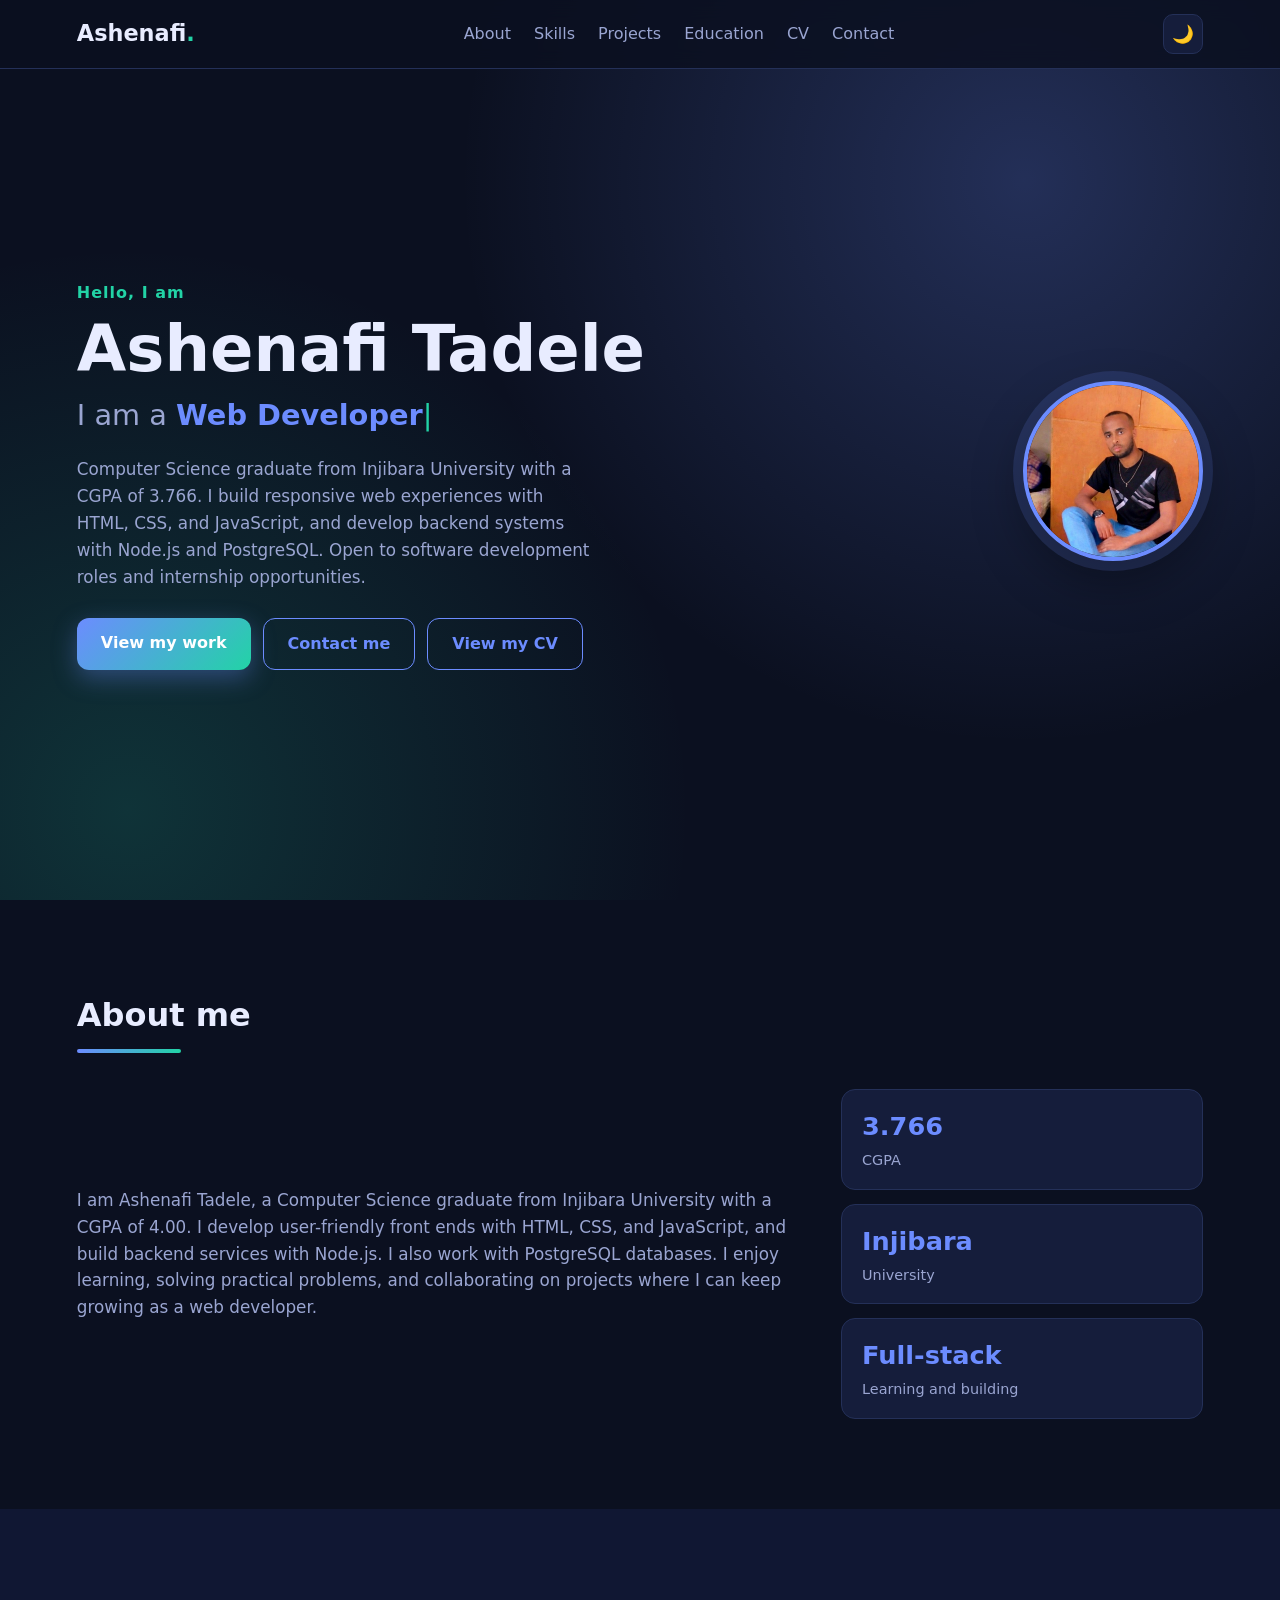
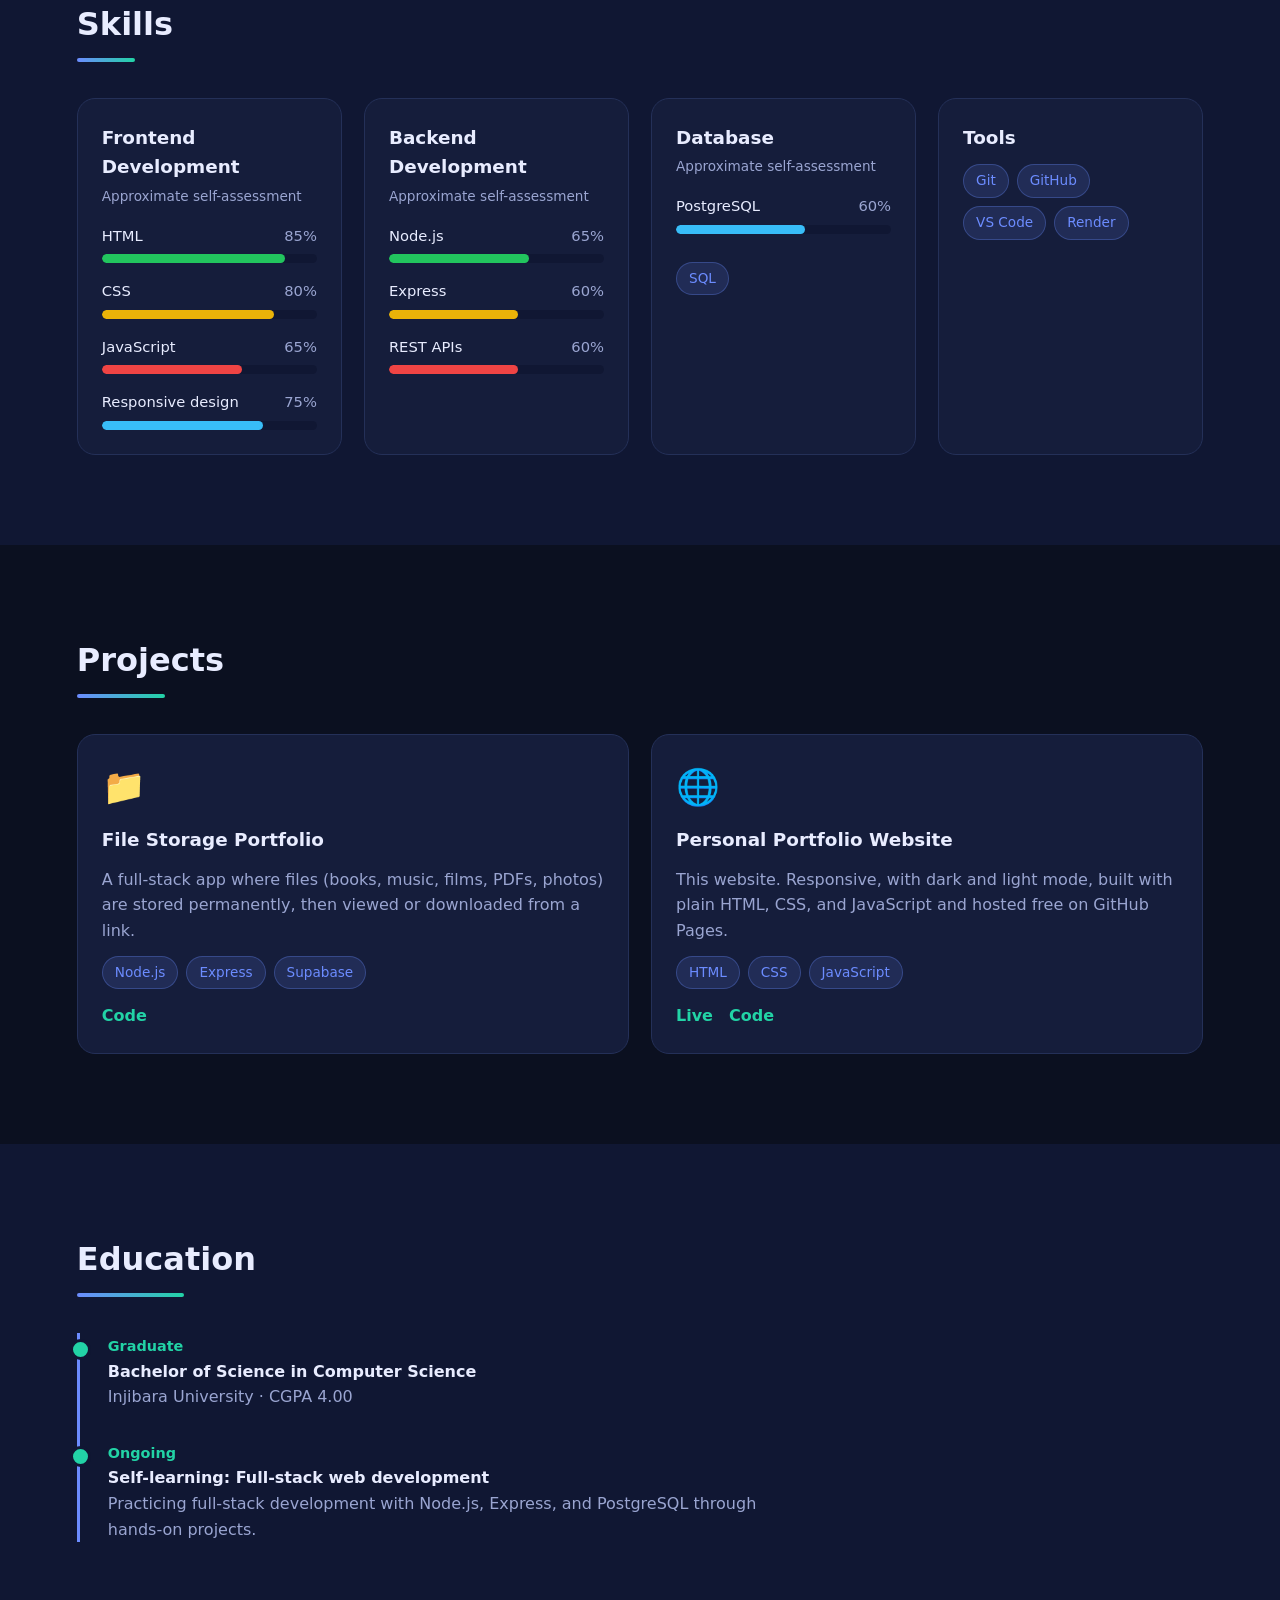
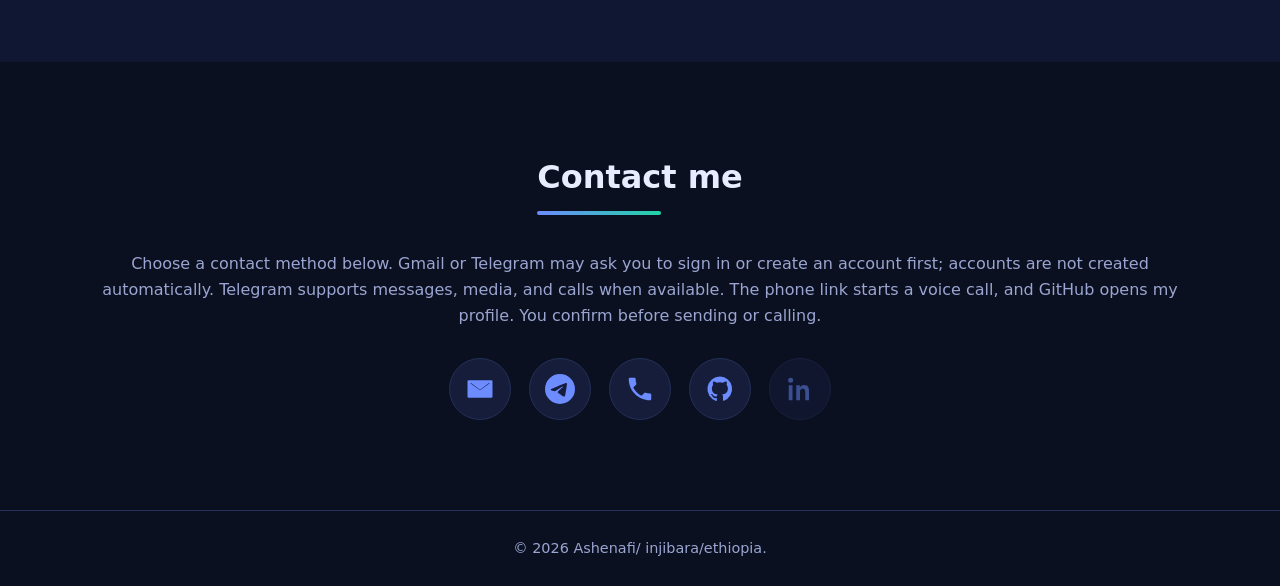
==== index.html @ 44fb2eca "Update index.html" ====
<!DOCTYPE html>
<html lang="en">
<head>
  <meta charset="UTF-8">
  <meta name="viewport" content="width=device-width, initial-scale=1.0">
  <title>Ashenafi Tadele | Computer Science Graduate & Web Developer</title>
  <meta name="description" content="Portfolio of Ashenafi Tadele, Computer Science graduate from Injibara University with a 3.766 CGPA and aspiring full-stack web developer.">
  <link rel="stylesheet" href="style.css">
</head>
<body>

  <!-- NAVIGATION -->
  <header class="nav">
    <a href="#home" class="logo">Ashenafi<span>.</span></a>
    <nav id="menu">
      <a href="#about">About</a>
      <a href="#skills">Skills</a>
      <a href="#projects">Projects</a>
      <a href="#education">Education</a>
      <a href="mycv.html">CV</a>
      <a href="#contact">Contact</a>
    </nav>
    <div class="nav-actions">
      <button id="themeBtn" aria-label="Change theme">🌙</button>
      <button id="menuBtn" aria-label="Open menu">☰</button>
    </div>
  </header>

  <!-- HERO -->
  <section id="home" class="hero">
    <div class="hero-text reveal">
      <p class="hello">Hello, I am</p>
      <h1>Ashenafi Tadele</h1>
      <h2>I am a <span id="typing"></span><span class="cursor">|</span></h2>
      <p class="intro">
        Computer Science graduate from Injibara University with a CGPA of 3.766.
        I build responsive web experiences with HTML, CSS, and JavaScript, and
        develop backend systems with Node.js and PostgreSQL. Open to software
        development roles and internship opportunities.
      </p>
      <div class="hero-buttons">
        <a href="#projects" class="btn primary">View my work</a>
        <a href="#contact" class="btn ghost">Contact me</a>
        <a href="mycv.html" class="btn ghost">View my CV</a>
      </div>
    </div>
    <div class="hero-photo reveal">
      <img src="profile.jpg" alt="Photo of Ashenafi Tadele" onerror="this.style.display='none'; this.nextElementSibling.style.display='flex'">
      <div class="photo-fallback">A</div>
    </div>
  </section>

  <!-- ABOUT -->
  <section id="about" class="section">
    <h3 class="title reveal">About me</h3>
    <div class="about-grid reveal">
      <p>
        I am Ashenafi Tadele, a Computer Science graduate from Injibara
        University with a CGPA of 4.00. I develop user-friendly front ends with
        HTML, CSS, and JavaScript, and build backend services with Node.js.
        I also work with PostgreSQL databases. I enjoy learning, solving
        practical problems, and collaborating on projects where I can keep
        growing as a web developer.
      </p>
      <div class="stats">
        <div><strong>3.766</strong><span>CGPA</span></div>
        <div><strong>Injibara</strong><span>University</span></div>
        <div><strong>Full-stack</strong><span>Learning and building</span></div>
      </div>
    </div>
  </section>

  <!-- SKILLS -->
  <section id="skills" class="section alt">
    <h3 class="title reveal">Skills</h3>
    <div class="skills-grid">
      <div class="card reveal">
        <h4>Frontend Development</h4>
        <p class="skill-note">Approximate self-assessment</p>
        <div class="skill-list">
          <div class="skill-level">
            <div class="skill-meta"><span>HTML</span><span>85%</span></div>
            <div class="skill-track"><span class="skill-fill green" role="progressbar" aria-label="HTML proficiency" aria-valuemin="0" aria-valuemax="100" aria-valuenow="85" style="--level: 85%"></span></div>
          </div>
          <div class="skill-level">
            <div class="skill-meta"><span>CSS</span><span>80%</span></div>
            <div class="skill-track"><span class="skill-fill yellow" role="progressbar" aria-label="CSS proficiency" aria-valuemin="0" aria-valuemax="100" aria-valuenow="80" style="--level: 80%"></span></div>
          </div>
          <div class="skill-level">
            <div class="skill-meta"><span>JavaScript</span><span>65%</span></div>
            <div class="skill-track"><span class="skill-fill red" role="progressbar" aria-label="JavaScript proficiency" aria-valuemin="0" aria-valuemax="100" aria-valuenow="65" style="--level: 65%"></span></div>
          </div>
          <div class="skill-level">
            <div class="skill-meta"><span>Responsive design</span><span>75%</span></div>
            <div class="skill-track"><span class="skill-fill blue" role="progressbar" aria-label="Responsive design proficiency" aria-valuemin="0" aria-valuemax="100" aria-valuenow="75" style="--level: 75%"></span></div>
          </div>
        </div>
      </div>
      <div class="card reveal">
        <h4>Backend Development</h4>
        <p class="skill-note">Approximate self-assessment</p>
        <div class="skill-list">
          <div class="skill-level">
            <div class="skill-meta"><span>Node.js</span><span>65%</span></div>
            <div class="skill-track"><span class="skill-fill green" role="progressbar" aria-label="Node.js proficiency" aria-valuemin="0" aria-valuemax="100" aria-valuenow="65" style="--level: 65%"></span></div>
          </div>
          <div class="skill-level">
            <div class="skill-meta"><span>Express</span><span>60%</span></div>
            <div class="skill-track"><span class="skill-fill yellow" role="progressbar" aria-label="Express proficiency" aria-valuemin="0" aria-valuemax="100" aria-valuenow="60" style="--level: 60%"></span></div>
          </div>
          <div class="skill-level">
            <div class="skill-meta"><span>REST APIs</span><span>60%</span></div>
            <div class="skill-track"><span class="skill-fill red" role="progressbar" aria-label="REST API proficiency" aria-valuemin="0" aria-valuemax="100" aria-valuenow="60" style="--level: 60%"></span></div>
          </div>
        </div>
      </div>
      <div class="card reveal">
        <h4>Database</h4>
        <p class="skill-note">Approximate self-assessment</p>
        <div class="skill-list">
          <div class="skill-level">
            <div class="skill-meta"><span>PostgreSQL</span><span>60%</span></div>
            <div class="skill-track"><span class="skill-fill blue" role="progressbar" aria-label="PostgreSQL proficiency" aria-valuemin="0" aria-valuemax="100" aria-valuenow="60" style="--level: 60%"></span></div>
          </div>
          <div class="tags"><span>SQL</span></div>
        </div>
      </div>
      <div class="card reveal">
        <h4>Tools</h4>
        <div class="tags"><span>Git</span><span>GitHub</span><span>VS Code</span><span>Render</span></div>
      </div>
    </div>
    <!-- EDIT: keep only the skills you can really use -->
  </section>

  <!-- PROJECTS -->
  <section id="projects" class="section">
    <h3 class="title reveal">Projects</h3>
    <div class="projects-grid">

      <article class="card project reveal">
        <div class="project-top">📁</div>
        <h4>File Storage Portfolio</h4>
        <p>
          A full-stack app where files (books, music, films, PDFs, photos) are
          stored permanently, then viewed or downloaded from a link.
        </p>
        <div class="tags"><span>Node.js</span><span>Express</span><span>Supabase</span></div>
        <div class="links">
          <a href="#about">Code</a>
        </div>
      </article>

      <article class="card project reveal">
        <div class="project-top">🌐</div>
        <h4>Personal Portfolio Website</h4>
        <p>
          This website. Responsive, with dark and light mode, built with plain
          HTML, CSS, and JavaScript and hosted free on GitHub Pages.
        </p>
        <div class="tags"><span>HTML</span><span>CSS</span><span>JavaScript</span></div>
        <div class="links">
          <a href="#about">Live</a>
          <a href="#about">Code</a>
        </div>
      </article>

    </div>
  </section>

  <!-- EDUCATION -->
  <section id="education" class="section alt">
    <h3 class="title reveal">Education</h3>
    <div class="timeline">
      <div class="timeline-item reveal">
        <span class="year">Graduate</span>
        <h4>Bachelor of Science in Computer Science</h4>
        <p>Injibara University · CGPA 4.00</p>
      </div>
      <div class="timeline-item reveal">
        <span class="year">Ongoing</span>
        <h4>Self-learning: Full-stack web development</h4>
        <p>Practicing full-stack development with Node.js, Express, and PostgreSQL through hands-on projects.</p>
      </div>
    </div>
  </section>

  <!-- CONTACT -->
  <section id="contact" class="section">
    <h3 class="title reveal">Contact me</h3>
    <p class="contact-text reveal">
      Choose a contact method below. Gmail or Telegram may ask you to sign in or
      create an account first; accounts are not created automatically. Telegram
      supports messages, media, and calls when available. The phone link starts a
      voice call, and GitHub opens my profile. You confirm before sending or calling.
    </p>
    <div class="contact-icons reveal">

      <a href="https://mail.google.com/mail/?view=cm&amp;fs=1&amp;to=ashenafitadele2127%40gmail.com" class="contact-icon" target="_blank" rel="noopener noreferrer" aria-label="Compose a Gmail message to Ashenafi at ashenafitadele2127@gmail.com" title="Email Ashenafi in Gmail">
        <svg viewBox="0 0 24 24"><path d="M3 5h18a1 1 0 0 1 1 1v12a1 1 0 0 1-1 1H3a1 1 0 0 1-1-1V6a1 1 0 0 1 1-1zm9 7.5L4.5 7v.5L12 13l7.5-5.5V7L12 12.5z"/></svg>
      </a>

      <a href="https://t.me/a_t_z_21" target="_blank" rel="noopener" class="contact-icon" aria-label="Chat with Ashenafi on Telegram (a_t_z_21)" title="Telegram">
  <svg viewBox="0 0 24 24" width="26" height="26" aria-hidden="true" style="fill: var(--accent, #3b5bdb);">
    <path d="M11.944 0A12 12 0 0 0 0 12a12 12 0 0 0 12 12 12 12 0 0 0 12-12A12 12 0 0 0 12 0a12 12 0 0 0-.056 0zm4.962 7.224c.1-.002.321.023.465.14a.506.506 0 0 1 .171.325c.016.093.036.306.02.472-.18 1.898-.962 6.502-1.36 8.627-.168.9-.499 1.201-.82 1.23-.696.065-1.225-.46-1.9-.902-1.056-.693-1.653-1.124-2.678-1.8-1.185-.78-.417-1.21.258-1.91.177-.184 3.247-2.977 3.307-3.23.007-.032.014-.15-.056-.212s-.174-.041-.249-.024c-.106.024-1.793 1.14-5.061 3.345-.48.33-.913.49-1.302.48-.428-.008-1.252-.241-1.865-.44-.752-.245-1.349-.374-1.297-.789.027-.216.325-.437.893-.663 3.498-1.524 5.83-2.529 6.998-3.014 3.332-1.386 4.025-1.627 4.476-1.635z"/>
  </svg>
</a>

      <a href="tel:+251925841596" class="contact-icon" aria-label="Call Ashenafi at +251 925 841 596" title="Call">
        <svg viewBox="0 0 24 24"><path d="M6.62 10.79a15.05 15.05 0 0 0 6.59 6.59l2.2-2.2a1 1 0 0 1 1.01-.24c1.12.37 2.33.56 3.58.56.55 0 1 .45 1 1V20c0 .55-.45 1-1 1C10.61 21 3 13.39 3 4c0-.55.45-1 1-1h3.5c.55 0 1 .45 1 1 0 1.25.19 2.46.56 3.58a1 1 0 0 1-.25 1.01z"/></svg>
      </a>

      <a class="contact-icon" style="pointer-events: none; cursor: default;" rel="noopener noreferrer" aria-label="GitHub profile" title="GitHub">
  <svg viewBox="0 0 24 24"><path d="M12 2a10 10 0 0 0-3.200 19.500c.5.1.7-.2.7-.5v-1.800c-2.800.6-3.400-1.200-3.400-1.200-.5-1.200-1.100-1.500-1.100-1.500-.9-.6.100-.6.100-.6 1 .1 1.500 1 1.500 1 .9 1.500 2.300 1.100 2.900.8.1-.6.3-1.100.6-1.300-2.200-.3-4.600-1.100-4.600-5 0-1.100.4-2 1-2.700-.1-.3-.4-1.300.1-2.700 0 0 .8-.3 2.800 1a9.600 9.600 0 0 1 5 0c1.900-1.300 2.800-1 2.800-1 .5 1.400.2 2.400.1 2.700.6.700 1 1.600 1 2.700 0 3.900-2.400 4.700-4.600 5 .4.300.7.900.7 1.800v2.700c0 .3.200.6.700.5A10 10 0 0 0 12 2z"/></svg>
</a>

      <div class="contact-pending contact-icon" role="img" aria-label="LinkedIn profile coming soon" title="LinkedIn profile coming soon">
        <svg viewBox="0 0 24 24"><path d="M4.500 3a2 2 0 1 1 0 4 2 2 0 0 1 0-4zM3 9h3v12H3zm6 0h2.900v1.700h.1c.4-.8 1.400-1.900 3.200-1.900 3.400 0 4 2.200 4 5.100V21h-3v-6c0-1.400 0-3.200-2-3.200s-2.200 1.500-2.200 3.100V21H9z"/></svg>
      </div>
    </div>
  </section>

  <footer class="footer">
    <p>© <span id="year"></span> Ashenafi/ injibara/ethiopia.</p>
  </footer>

  <script src="script.js"></script>
</body>
</html>
---- style.css ----
/* ---------- THEME COLORS ---------- */
:root {
  --bg: #0b1020;
  --bg-alt: #101733;
  --card: #151d3b;
  --text: #e8ecff;
  --muted: #9aa5d1;
  --accent: #6c8cff;
  --accent2: #22d3a6;
  --border: #243058;
}
[data-theme="light"] {
  --bg: #f6f8ff;
  --bg-alt: #eaeefc;
  --card: #ffffff;
  --text: #121a38;
  --muted: #55608a;
  --accent: #3b5bdb;
  --accent2: #0f9d7a;
  --border: #d5dcf5;
}

* { margin: 0; padding: 0; box-sizing: border-box; }
html { scroll-behavior: smooth; scroll-padding-top: 70px; }
body {
  font-family: "Segoe UI", system-ui, -apple-system, Arial, sans-serif;
  background: var(--bg);
  color: var(--text);
  line-height: 1.6;
  transition: background .3s, color .3s;
}
a { color: inherit; text-decoration: none; }

/* ---------- NAV ---------- */
.nav {
  position: fixed; top: 0; left: 0; right: 0; z-index: 10;
  display: flex; align-items: center; justify-content: space-between;
  gap: 16px;
  padding: 14px 6%;
  background: color-mix(in srgb, var(--bg) 85%, transparent);
  backdrop-filter: blur(10px);
  border-bottom: 1px solid var(--border);
}
.logo { font-size: 1.4rem; font-weight: 700; }
.logo span { color: var(--accent2); }
#menu { display: flex; align-items: center; flex-wrap: nowrap; gap: clamp(12px, 1.8vw, 26px); }
#menu a { color: var(--muted); font-weight: 500; white-space: nowrap; transition: color .2s; }
#menu a:hover { color: var(--accent); }
.nav-actions { display: flex; flex-shrink: 0; gap: 10px; }
.nav-actions button {
  background: var(--card); color: var(--text);
  border: 1px solid var(--border); border-radius: 10px;
  width: 40px; height: 40px; font-size: 1.1rem; cursor: pointer;
}
#menuBtn { display: none; }

/* ---------- HERO ---------- */
.hero {
  min-height: 100vh;
  display: flex; align-items: center; justify-content: space-between; gap: 40px;
  padding: 110px 6% 60px;
  background:
    radial-gradient(circle at 80% 20%, color-mix(in srgb, var(--accent) 25%, transparent), transparent 45%),
    radial-gradient(circle at 10% 90%, color-mix(in srgb, var(--accent2) 18%, transparent), transparent 40%);
}
.hello { color: var(--accent2); font-weight: 600; letter-spacing: 1px; }
.hero h1 { font-size: clamp(2.4rem, 6vw, 4rem); line-height: 1.1; margin: 8px 0; }
.hero h2 { font-size: clamp(1.2rem, 3vw, 1.8rem); font-weight: 500; color: var(--muted); }
#typing { color: var(--accent); font-weight: 700; }
.cursor { color: var(--accent2); animation: blink 1s infinite; }
@keyframes blink { 50% { opacity: 0; } }
.intro { max-width: 520px; margin: 18px 0 28px; color: var(--muted); font-size: 1.05rem; }
.hero-buttons { display: flex; flex-wrap: wrap; gap: 12px; }

.btn {
  padding: 12px 24px; border-radius: 12px; font-weight: 600;
  border: 1px solid var(--accent); transition: transform .2s, box-shadow .2s;
}
.btn:hover { transform: translateY(-3px); }
.btn.primary { background: linear-gradient(135deg, var(--accent), var(--accent2)); color: #fff; border: none; box-shadow: 0 8px 24px color-mix(in srgb, var(--accent) 35%, transparent); }
.btn.ghost { color: var(--accent); background: transparent; }

.hero-photo { position: relative; }
.hero-photo img, .photo-fallback {
  width: min(180px, 50vw); height: min(180px, 50vw);
  border-radius: 50%; object-fit: cover; object-position: center 10%;
  border: 4px solid var(--accent);
  box-shadow: 0 0 0 10px color-mix(in srgb, var(--accent) 15%, transparent), 0 20px 50px rgba(0,0,0,.35);
}
.photo-fallback {
  display: none; align-items: center; justify-content: center;
  font-size: 3.8rem; font-weight: 700; background: var(--card); color: var(--accent);
}
/* ---------- SECTIONS ---------- */
.section { padding: 90px 6%; }
.section.alt { background: var(--bg-alt); }
.title {
  font-size: 2rem; margin-bottom: 36px; position: relative; display: inline-block;
}
.title::after {
  content: ""; display: block; width: 60%; height: 4px; margin-top: 8px;
  background: linear-gradient(90deg, var(--accent), var(--accent2)); border-radius: 4px;
}

/* About */
.about-grid { display: grid; grid-template-columns: 2fr 1fr; gap: 40px; align-items: center; }
.about-grid p { color: var(--muted); font-size: 1.05rem; }
.stats { display: grid; gap: 14px; }
.stats div {
  background: var(--card); border: 1px solid var(--border);
  border-radius: 14px; padding: 16px 20px;
}
.stats strong { display: block; font-size: 1.6rem; color: var(--accent); }
.stats span { color: var(--muted); font-size: .9rem; }

/* Cards */
.card {
  background: var(--card); border: 1px solid var(--border);
  border-radius: 18px; padding: 24px;
  transition: transform .25s, box-shadow .25s, border-color .25s;
}
.card:hover { transform: translateY(-6px); border-color: var(--accent); box-shadow: 0 14px 34px rgba(0,0,0,.25); }
.card h4 { margin-bottom: 12px; font-size: 1.15rem; }

.skills-grid, .projects-grid {
  display: grid; gap: 22px;
  grid-template-columns: repeat(auto-fit, minmax(240px, 1fr));
}
.tags { display: flex; flex-wrap: wrap; gap: 8px; margin: 12px 0; }
.tags span {
  font-size: .85rem; padding: 5px 12px; border-radius: 999px;
  background: color-mix(in srgb, var(--accent) 14%, transparent);
  color: var(--accent); border: 1px solid color-mix(in srgb, var(--accent) 30%, transparent);
}
.skill-note { color: var(--muted); font-size: .85rem; margin-top: -8px; }
.skill-list { display: grid; gap: 16px; margin-top: 16px; }
.skill-meta { display: flex; justify-content: space-between; gap: 12px; font-size: .92rem; }
.skill-meta span:last-child { color: var(--muted); font-variant-numeric: tabular-nums; }
.skill-track { height: 9px; margin-top: 7px; overflow: hidden; border-radius: 999px; background: var(--bg-alt); }
.skill-fill { display: block; width: var(--level); height: 100%; border-radius: inherit; }
.skill-fill.green { background: #22c55e; }
.skill-fill.yellow { background: #eab308; }
.skill-fill.red { background: #ef4444; }
.skill-fill.blue { background: #38bdf8; }

/* Projects */
.project-top { font-size: 2.2rem; margin-bottom: 10px; }
.project p { color: var(--muted); }
.links { display: flex; gap: 16px; margin-top: 14px; }
.links a { color: var(--accent2); font-weight: 600; }
.links a:hover { text-decoration: underline; }

/* Timeline */
.timeline { border-left: 3px solid var(--accent); padding-left: 28px; max-width: 700px; }
.timeline-item { position: relative; margin-bottom: 30px; }
.timeline-item::before {
  content: ""; position: absolute; left: -38px; top: 6px;
  width: 15px; height: 15px; border-radius: 50%;
  background: var(--accent2); border: 3px solid var(--bg-alt);
}
.year { color: var(--accent2); font-weight: 700; font-size: .9rem; }
.timeline-item p { color: var(--muted); }

/* CV */
.cv-hero {
  padding: 120px 6% 56px;
  text-align: center;
  background:
    radial-gradient(circle at 80% 20%, color-mix(in srgb, var(--accent) 25%, transparent), transparent 45%),
    radial-gradient(circle at 10% 90%, color-mix(in srgb, var(--accent2) 18%, transparent), transparent 40%);
}
.cv-hero .hello { text-transform: uppercase; }
.cv-hero h1 { font-size: clamp(2.2rem, 5vw, 3.4rem); line-height: 1.15; margin: 10px 0; }
.cv-hero h2 { font-size: clamp(1.1rem, 2.5vw, 1.5rem); font-weight: 500; color: var(--muted); }
.cv-lede { max-width: 760px; margin: 18px auto 26px; color: var(--muted); }
.cv-actions { display: flex; justify-content: center; flex-wrap: wrap; gap: 12px; }
.cv-actions button { font: inherit; cursor: pointer; }
.cv-content { max-width: 1000px; margin: 0 auto; }
.cv-content .card p { color: var(--muted); }
.cv-project-link { display: inline-block; margin-top: 8px; color: var(--accent2); font-weight: 600; }
.cv-project-link:hover { text-decoration: underline; }
.cv-contact-links { display: flex; flex-wrap: wrap; gap: 12px; }
.cv-contact-links a {
  padding: 10px 16px; border: 1px solid var(--border); border-radius: 12px;
  background: var(--card); color: var(--accent); font-weight: 600;
}
.cv-contact-links a:hover { border-color: var(--accent); }
.cover-letter {
  max-width: 860px; margin: 0 auto; padding: clamp(24px, 5vw, 48px);
  border: 1px solid var(--border); border-left: 5px solid var(--accent2);
  border-radius: 18px; background: var(--card);
  box-shadow: 0 14px 34px rgba(0,0,0,.18);
  font-family: Georgia, "Times New Roman", serif;
  font-size: 1.04rem; line-height: 1.85;
}
.cover-letter p { margin-bottom: 1.15em; color: var(--text); }
.cover-letter p:last-child { margin-bottom: 0; }
.cover-letter .letter-salutation { color: var(--accent); font-weight: 700; font-style: italic; }
.cover-letter .letter-signature { margin-top: 1.5em; font-weight: 700; }

/* Contact */
#contact { text-align: center; }
.contact-text { color: var(--muted); margin-bottom: 30px; }
.contact-icons { display: flex; flex-wrap: wrap; justify-content: center; gap: 18px; }
.contact-icons a.contact-icon, .contact-icons .contact-pending.contact-icon {
  display: flex; flex-direction: column; align-items: center; gap: 8px;
  justify-content: center; flex: 0 0 62px; width: 62px; height: 62px; padding: 14px;
  border-radius: 50%;
  background: var(--card); border: 1px solid var(--border);
  transition: transform .25s, background .25s, border-color .25s;
}
.contact-icons a:hover { transform: translateY(-6px); background: var(--accent); }
.contact-icons a:focus-visible { outline: 3px solid var(--accent2); outline-offset: 4px; }
.contact-icons .contact-pending { opacity: .5; cursor: not-allowed; }
.contact-icons a:hover svg { fill: #fff; }
.contact-icons svg { width: 30px; height: 30px; fill: var(--accent); transition: fill .25s; }

.footer { text-align: center; padding: 26px; border-top: 1px solid var(--border); color: var(--muted); font-size: .9rem; }

/* ---------- SCROLL ANIMATION ---------- */
.reveal { opacity: 0; transform: translateY(30px); transition: opacity .7s, transform .7s; }
.reveal.show { opacity: 1; transform: none; }

/* ---------- MOBILE ---------- */
@media (max-width: 960px) {
  #menuBtn { display: block; }
  #menu {
    position: absolute; top: 100%; left: 0; right: 0;
    flex-direction: column; gap: 0; background: var(--bg);
    border-bottom: 1px solid var(--border);
    max-height: 0; overflow: hidden; transition: max-height .3s;
  }
  #menu.open { max-height: 400px; }
  #menu a { padding: 14px 6%; }
  .hero {
    min-height: auto; flex-direction: column-reverse; justify-content: center;
    gap: 26px; text-align: center; padding: 100px 6% 60px;
  }
  .hero-photo img, .photo-fallback { width: min(150px, 42vw); height: min(150px, 42vw); }
  .photo-fallback { font-size: 3rem; }
  .hero-buttons { justify-content: center; }
  .intro { margin-left: auto; margin-right: auto; }
  .about-grid { grid-template-columns: 1fr; }
  .cv-hero { padding: 100px 6% 42px; }
  .cv-contact-links { justify-content: center; }
  .cover-letter { padding: 24px; font-size: 1rem; }
}

@media print {
  .nav, .cv-actions, .footer { display: none !important; }
  body { background: #fff !important; color: #111 !important; font-size: 10.5pt; }
  .cv-hero, .section, .section.alt { min-height: 0; padding: 18px 0; background: #fff !important; }
  .cv-hero h2, .cv-lede, .cv-content .card p, .timeline-item p { color: #333 !important; }
  .title, .cv-hero h1, .cv-content h4 { color: #111 !important; }
  .title::after { background: #555; }
  .card, .cv-contact-links a { break-inside: avoid; background: #fff !important; color: #111 !important; border-color: #bbb; box-shadow: none; }
  .cover-letter { background: #fff !important; color: #111 !important; border-color: #999; box-shadow: none; }
  .cover-letter p { color: #222 !important; break-inside: avoid; }
  .tags span { background: #eee; color: #222; border-color: #bbb; }
  .reveal { opacity: 1 !important; transform: none !important; transition: none !important; }
  a, .cv-project-link { color: #111 !important; }
}
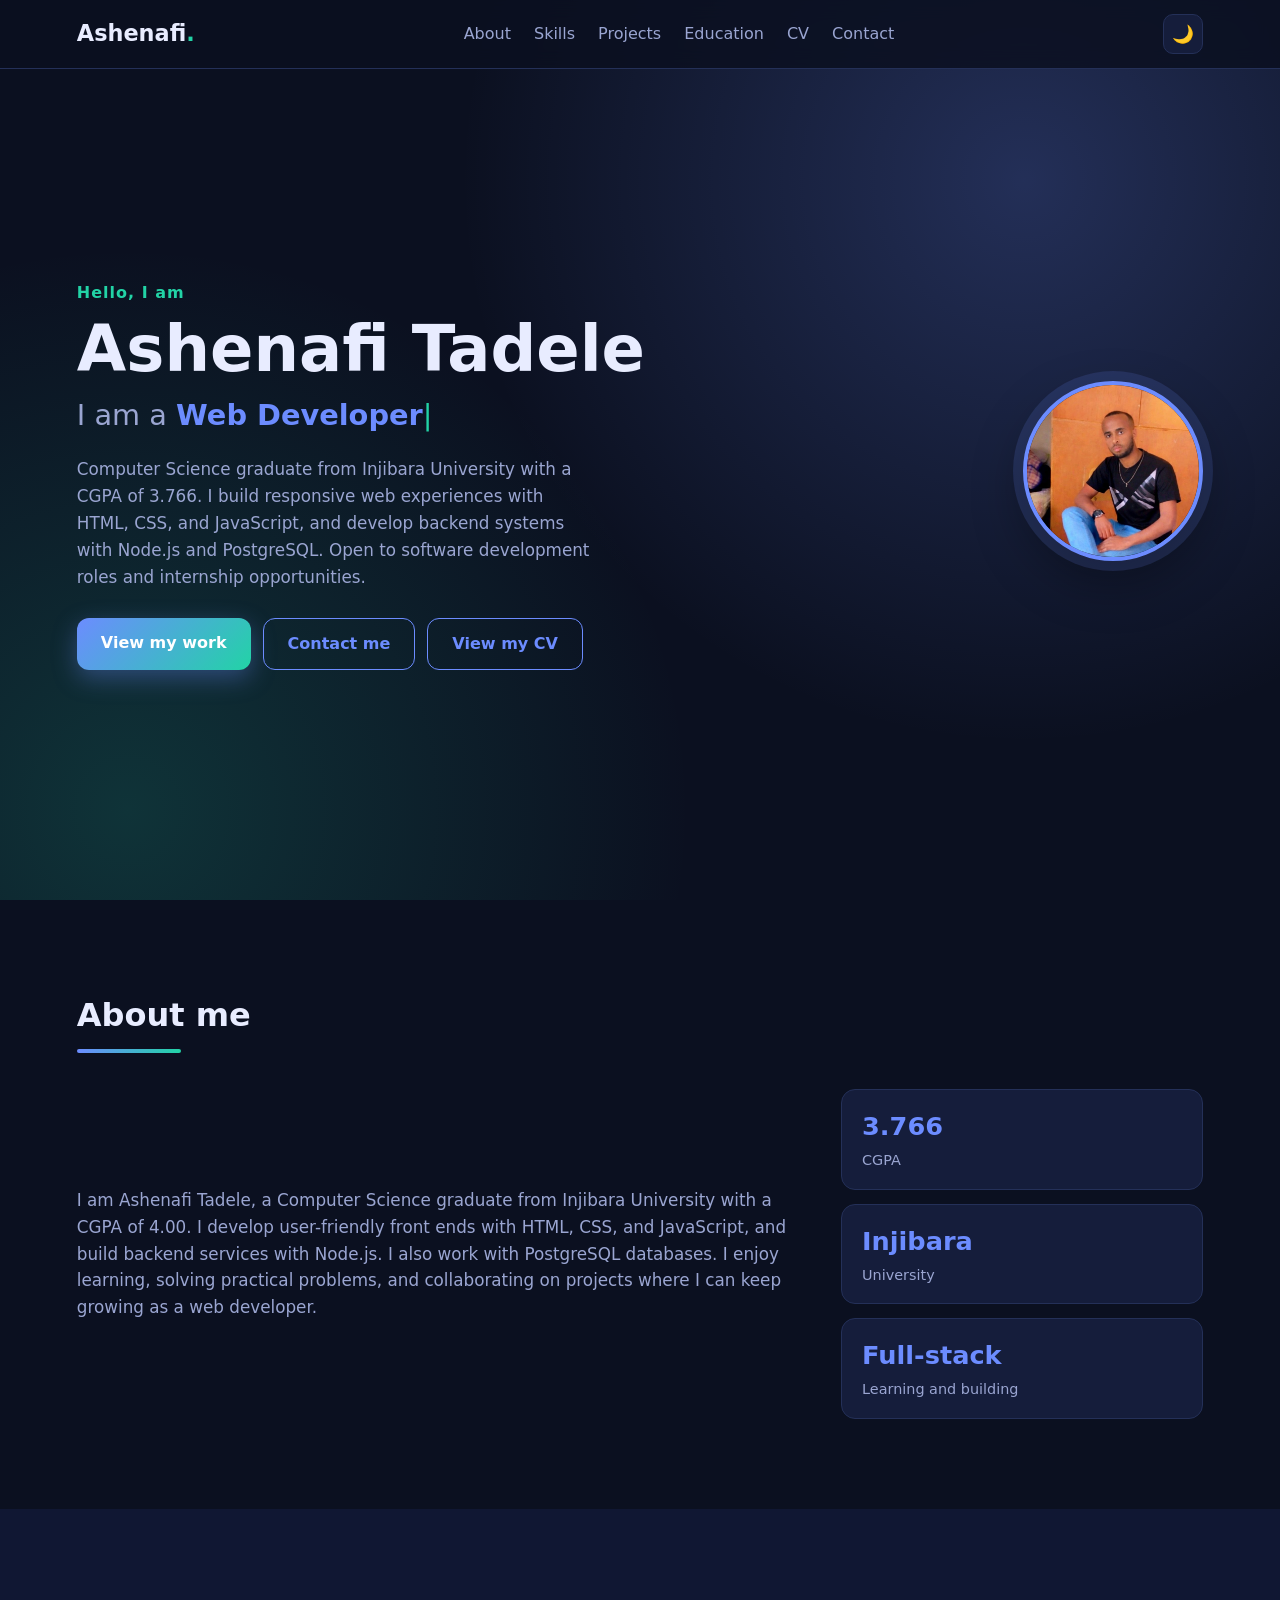
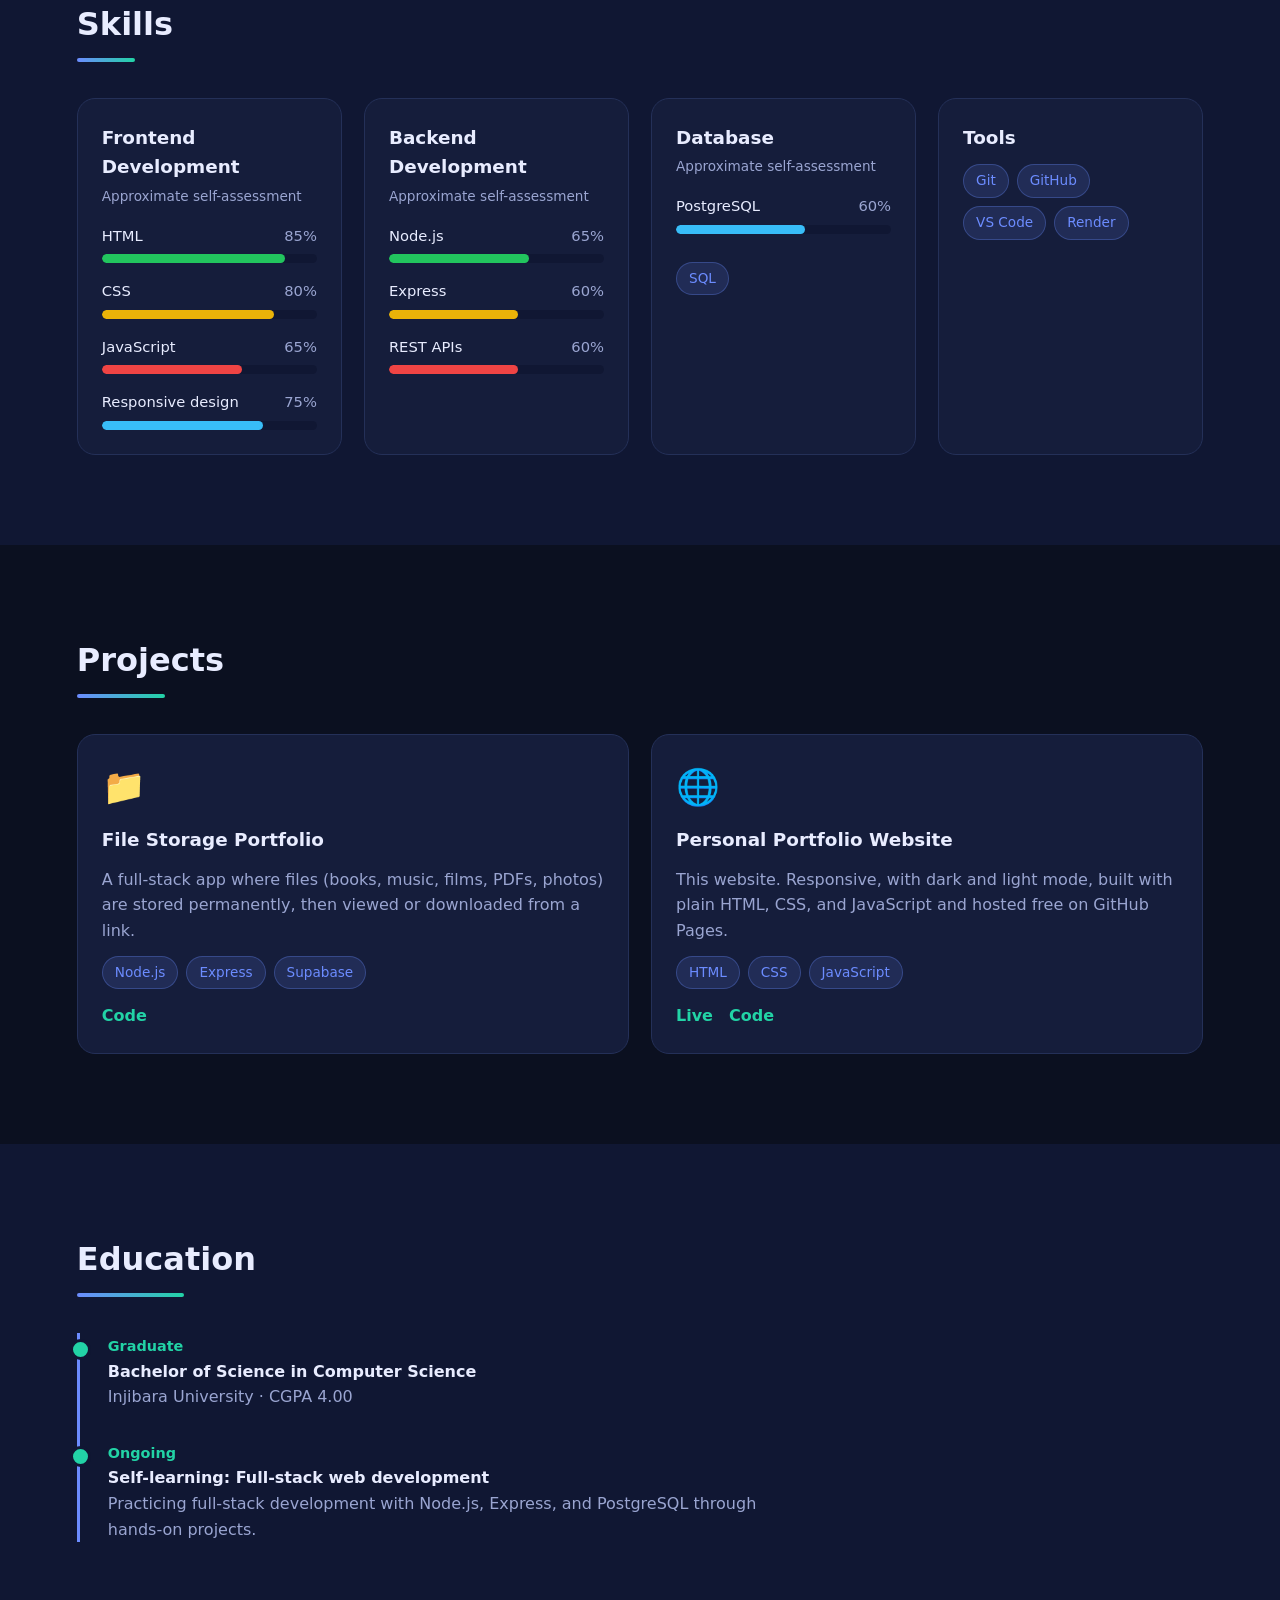
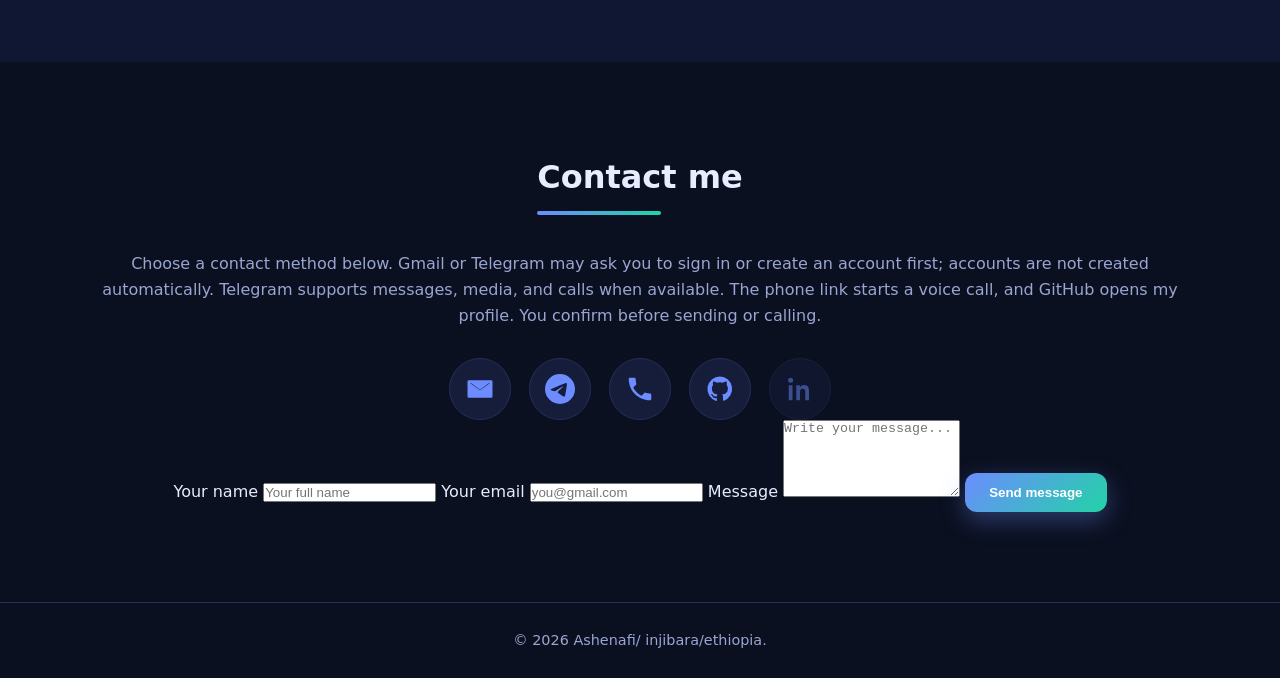
==== commit 78570c52: "Implement contact form in index.html Added a contact form for user inquiries with hidden fields for " ====
--- a/index.html
+++ b/index.html
@@ -213,11 +213,32 @@
       <a class="contact-icon" style="pointer-events: none; cursor: default;" rel="noopener noreferrer" aria-label="GitHub profile" title="GitHub">
   <svg viewBox="0 0 24 24"><path d="M12 2a10 10 0 0 0-3.200 19.500c.5.1.7-.2.7-.5v-1.800c-2.800.6-3.400-1.200-3.400-1.200-.5-1.200-1.100-1.500-1.100-1.500-.9-.6.100-.6.100-.6 1 .1 1.500 1 1.500 1 .9 1.500 2.300 1.100 2.900.8.1-.6.3-1.100.6-1.300-2.200-.3-4.600-1.100-4.600-5 0-1.100.4-2 1-2.700-.1-.3-.4-1.300.1-2.700 0 0 .8-.3 2.800 1a9.600 9.600 0 0 1 5 0c1.900-1.300 2.800-1 2.800-1 .5 1.400.2 2.400.1 2.700.6.700 1 1.600 1 2.700 0 3.900-2.400 4.700-4.600 5 .4.300.7.900.7 1.800v2.700c0 .3.200.6.700.5A10 10 0 0 0 12 2z"/></svg>
 </a>
-
       <div class="contact-pending contact-icon" role="img" aria-label="LinkedIn profile coming soon" title="LinkedIn profile coming soon">
         <svg viewBox="0 0 24 24"><path d="M4.500 3a2 2 0 1 1 0 4 2 2 0 0 1 0-4zM3 9h3v12H3zm6 0h2.900v1.700h.1c.4-.8 1.400-1.900 3.200-1.900 3.400 0 4 2.200 4 5.100V21h-3v-6c0-1.400 0-3.200-2-3.200s-2.200 1.500-2.200 3.100V21H9z"/></svg>
       </div>
     </div>
+
+<!-- sms contact -->
+    <form id="contactForm" class="contact-form reveal" novalidate>
+  <input type="hidden" name="access_key" value="PASTE_YOUR_ACCESS_KEY_HERE">
+  <input type="hidden" name="subject" value="New message from your portfolio website">
+  <input type="checkbox" name="botcheck" style="display:none" tabindex="-1" autocomplete="off">
+
+  <label for="cfName">Your name</label>
+  <input type="text" id="cfName" name="name" placeholder="Your full name" required>
+
+  <label for="cfEmail">Your email</label>
+  <input type="email" id="cfEmail" name="email" placeholder="you@gmail.com" required>
+
+  <label for="cfMessage">Message</label>
+  <textarea id="cfMessage" name="message" rows="5" placeholder="Write your message..." required></textarea>
+
+  <button type="submit" class="btn primary" id="cfBtn">Send message</button>
+  <p id="cfStatus" role="status" aria-live="polite"></p>
+</form>
+
+
+    
   </section>
 
   <footer class="footer">
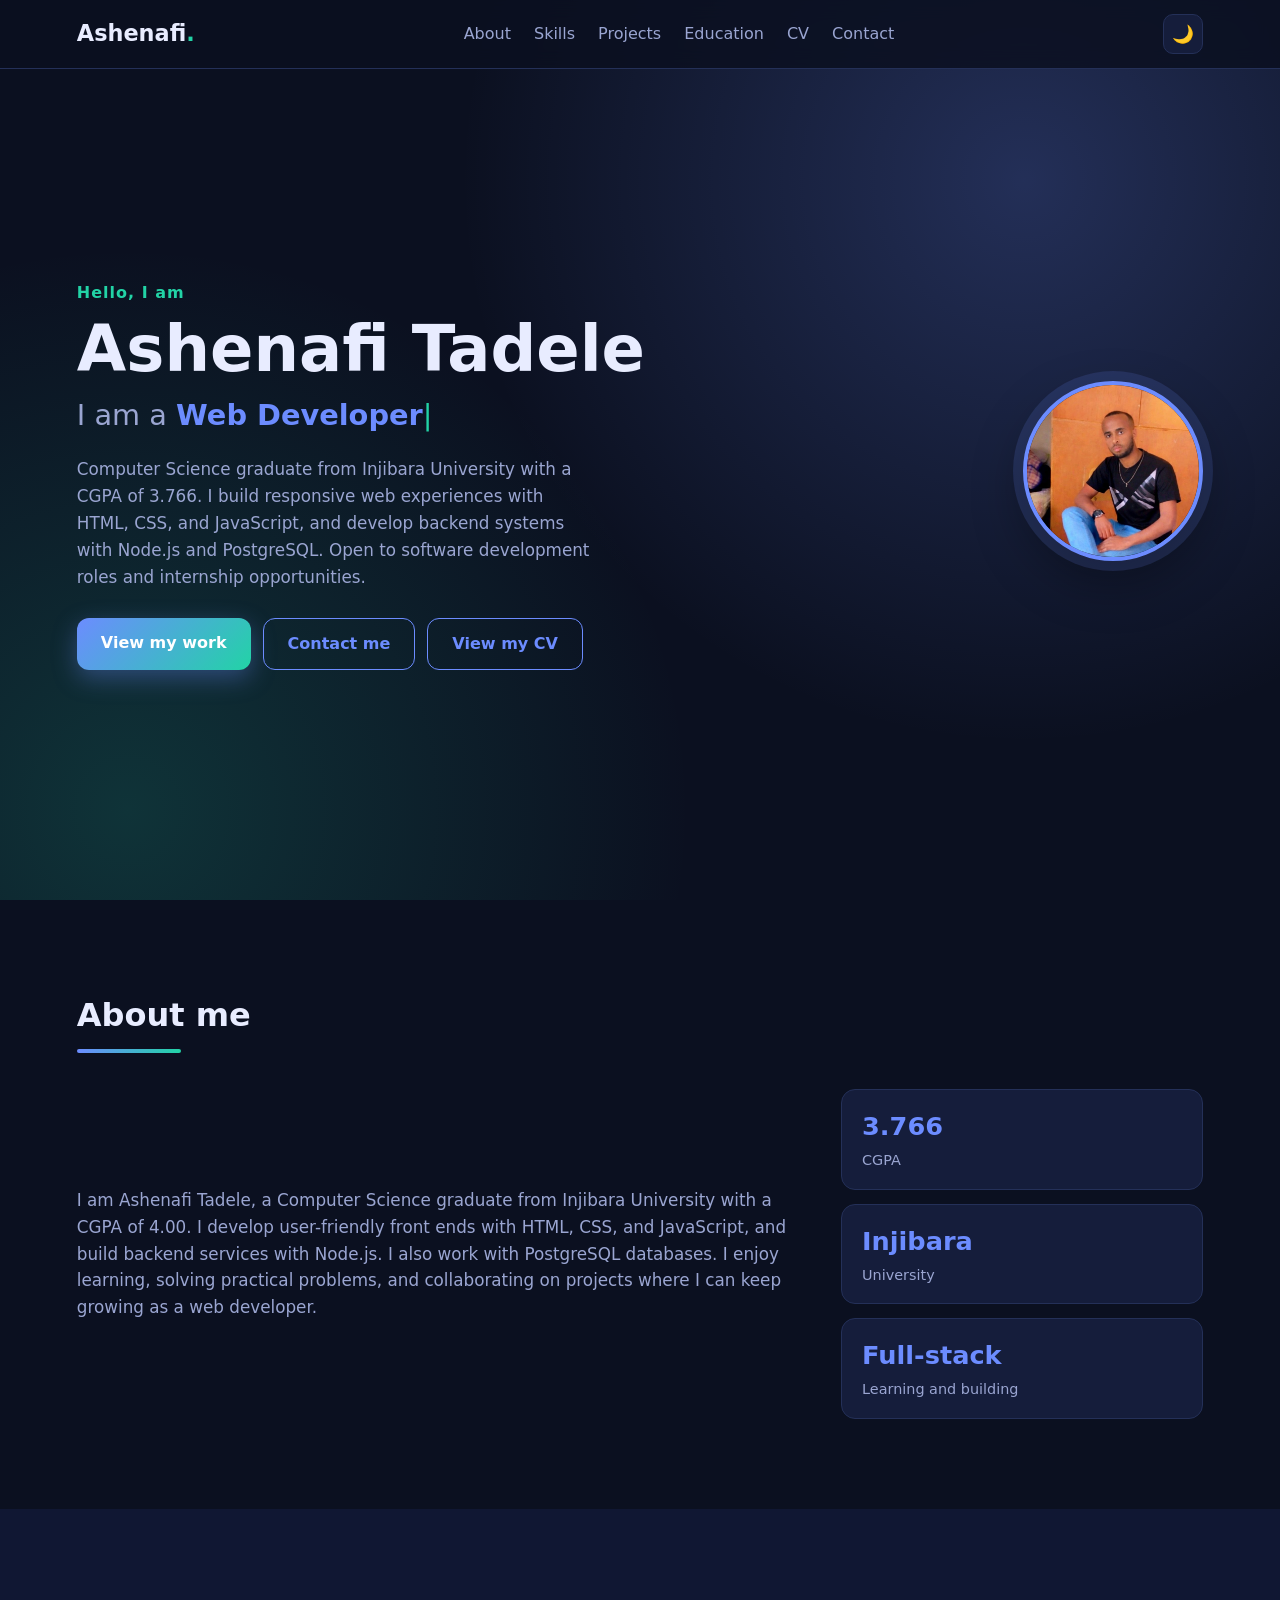
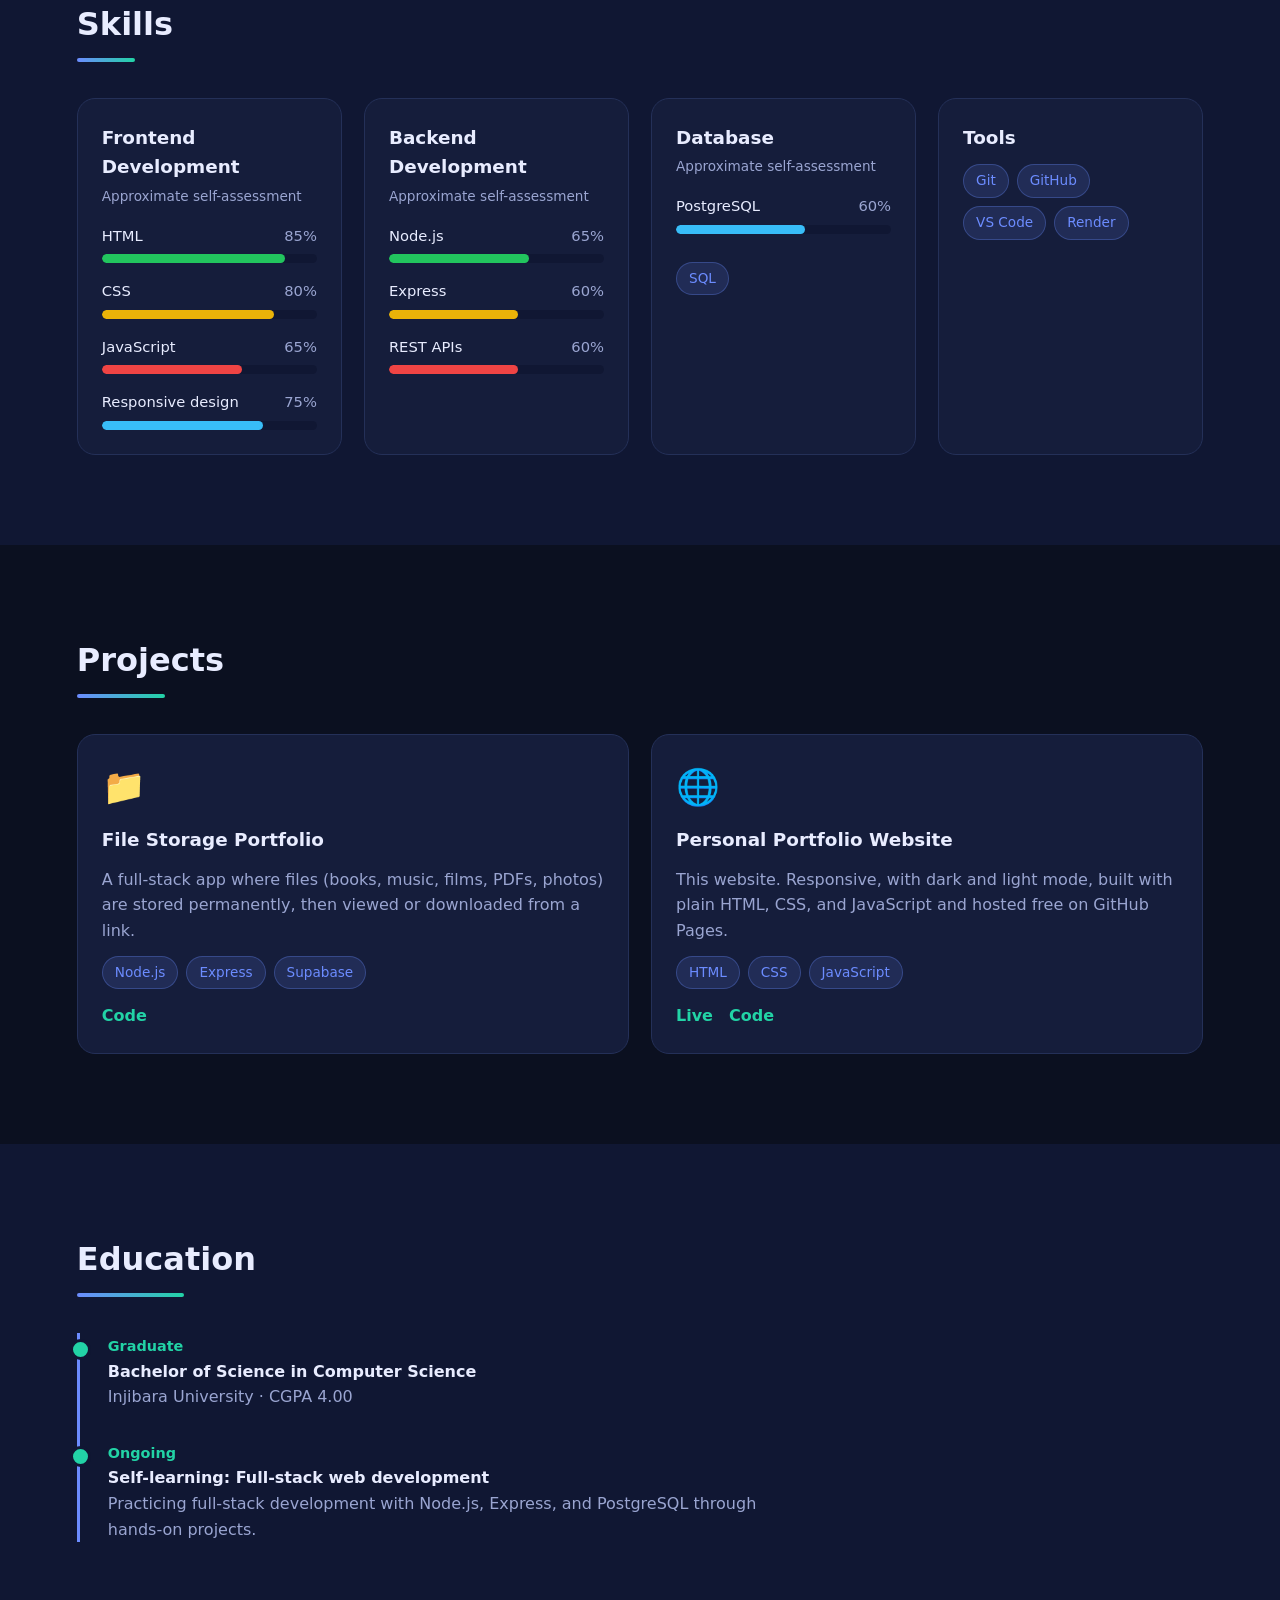
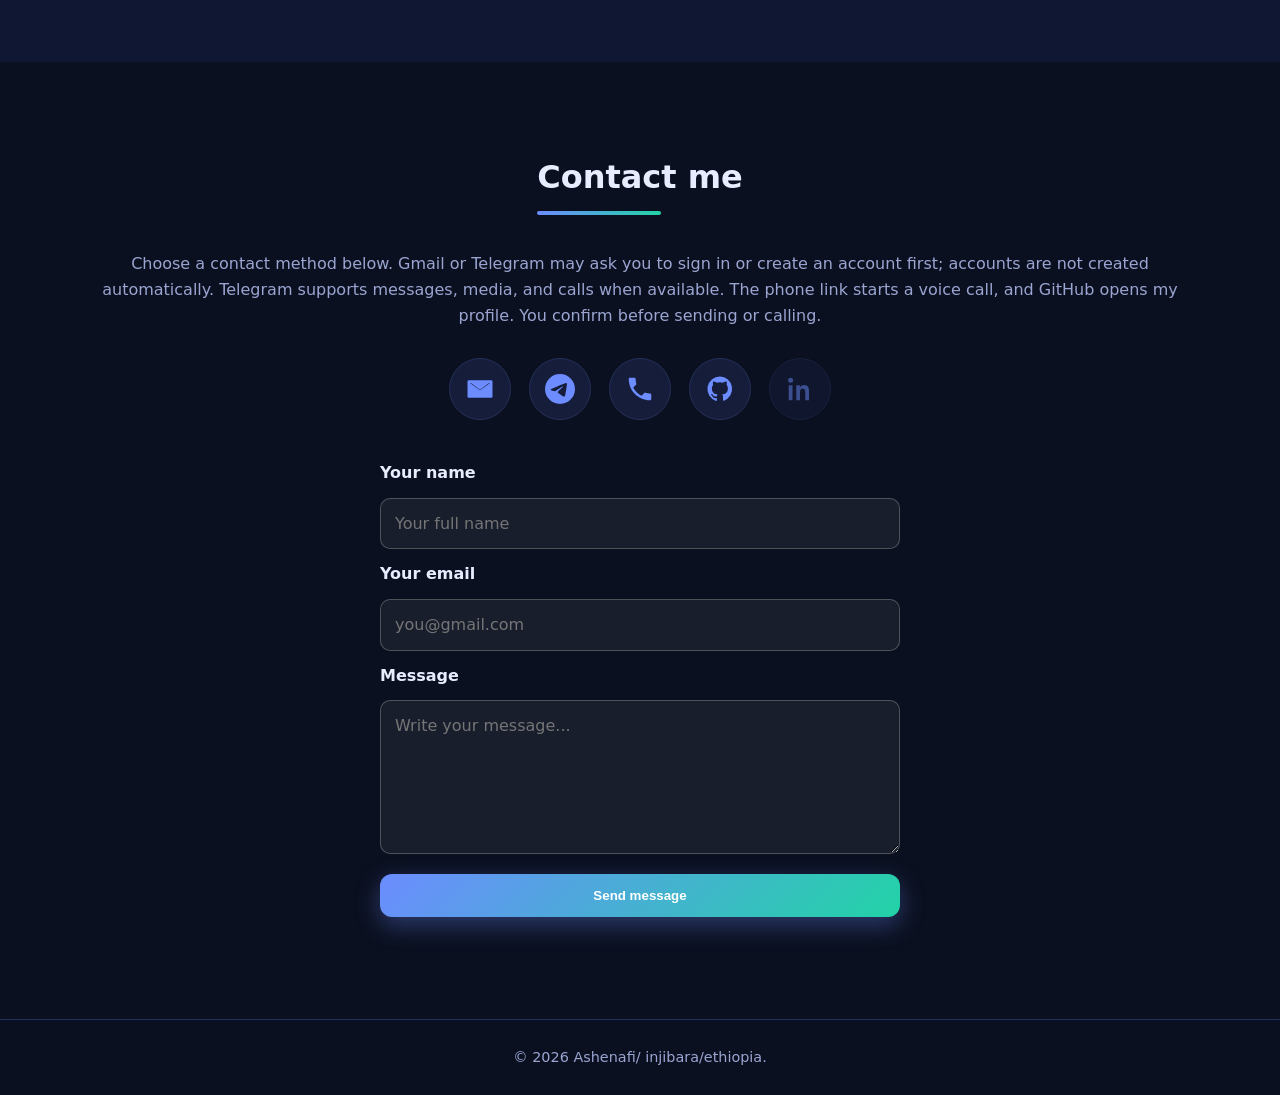
==== commit 7133d454: "Update index.html" ====
--- a/index.html
+++ b/index.html
@@ -6,6 +6,51 @@
   <title>Ashenafi Tadele | Computer Science Graduate & Web Developer</title>
   <meta name="description" content="Portfolio of Ashenafi Tadele, Computer Science graduate from Injibara University with a 3.766 CGPA and aspiring full-stack web developer.">
   <link rel="stylesheet" href="style.css">
+
+
+
+  <style>
+  #contactForm {
+    display: flex !important;
+    flex-direction: column !important;
+    gap: 12px !important;
+    width: 100% !important;
+    max-width: 520px !important;
+    margin: 40px auto 0 !important;
+    text-align: left !important;
+  }
+  #contactForm label {
+    display: block !important;
+    font-weight: 600;
+  }
+  #contactForm input[type="text"],
+  #contactForm input[type="email"],
+  #contactForm textarea {
+    display: block !important;
+    width: 100% !important;
+    box-sizing: border-box !important;
+    padding: 12px 14px !important;
+    border: 1px solid rgba(136,136,136,0.5) !important;
+    border-radius: 10px !important;
+    background: rgba(255,255,255,0.06) !important;
+    color: #fff !important;
+    font: inherit !important;
+  }
+  #contactForm textarea {
+    min-height: 130px !important;
+    resize: vertical !important;
+  }
+  #contactForm button {
+    width: 100% !important;
+    padding: 14px !important;
+    margin-top: 8px !important;
+    border: none !important;
+    cursor: pointer !important;
+  }
+  #cfStatus { text-align: center; }
+  #cfStatus.ok { color: #2f9e44; }
+  #cfStatus.err { color: #e03131; }
+</style>
 </head>
 <body>
 
--- a/style.css
+++ b/style.css
@@ -198,7 +198,7 @@
 .cover-letter .letter-salutation { color: var(--accent); font-weight: 700; font-style: italic; }
 .cover-letter .letter-signature { margin-top: 1.5em; font-weight: 700; }
 
-/* Contact */
+/* Contact  form */
 #contact { text-align: center; }
 .contact-text { color: var(--muted); margin-bottom: 30px; }
 .contact-icons { display: flex; flex-wrap: wrap; justify-content: center; gap: 18px; }
@@ -259,4 +259,8 @@
   .tags span { background: #eee; color: #222; border-color: #bbb; }
   .reveal { opacity: 1 !important; transform: none !important; transition: none !important; }
   a, .cv-project-link { color: #111 !important; }
-}
+
+  
+
+  
+
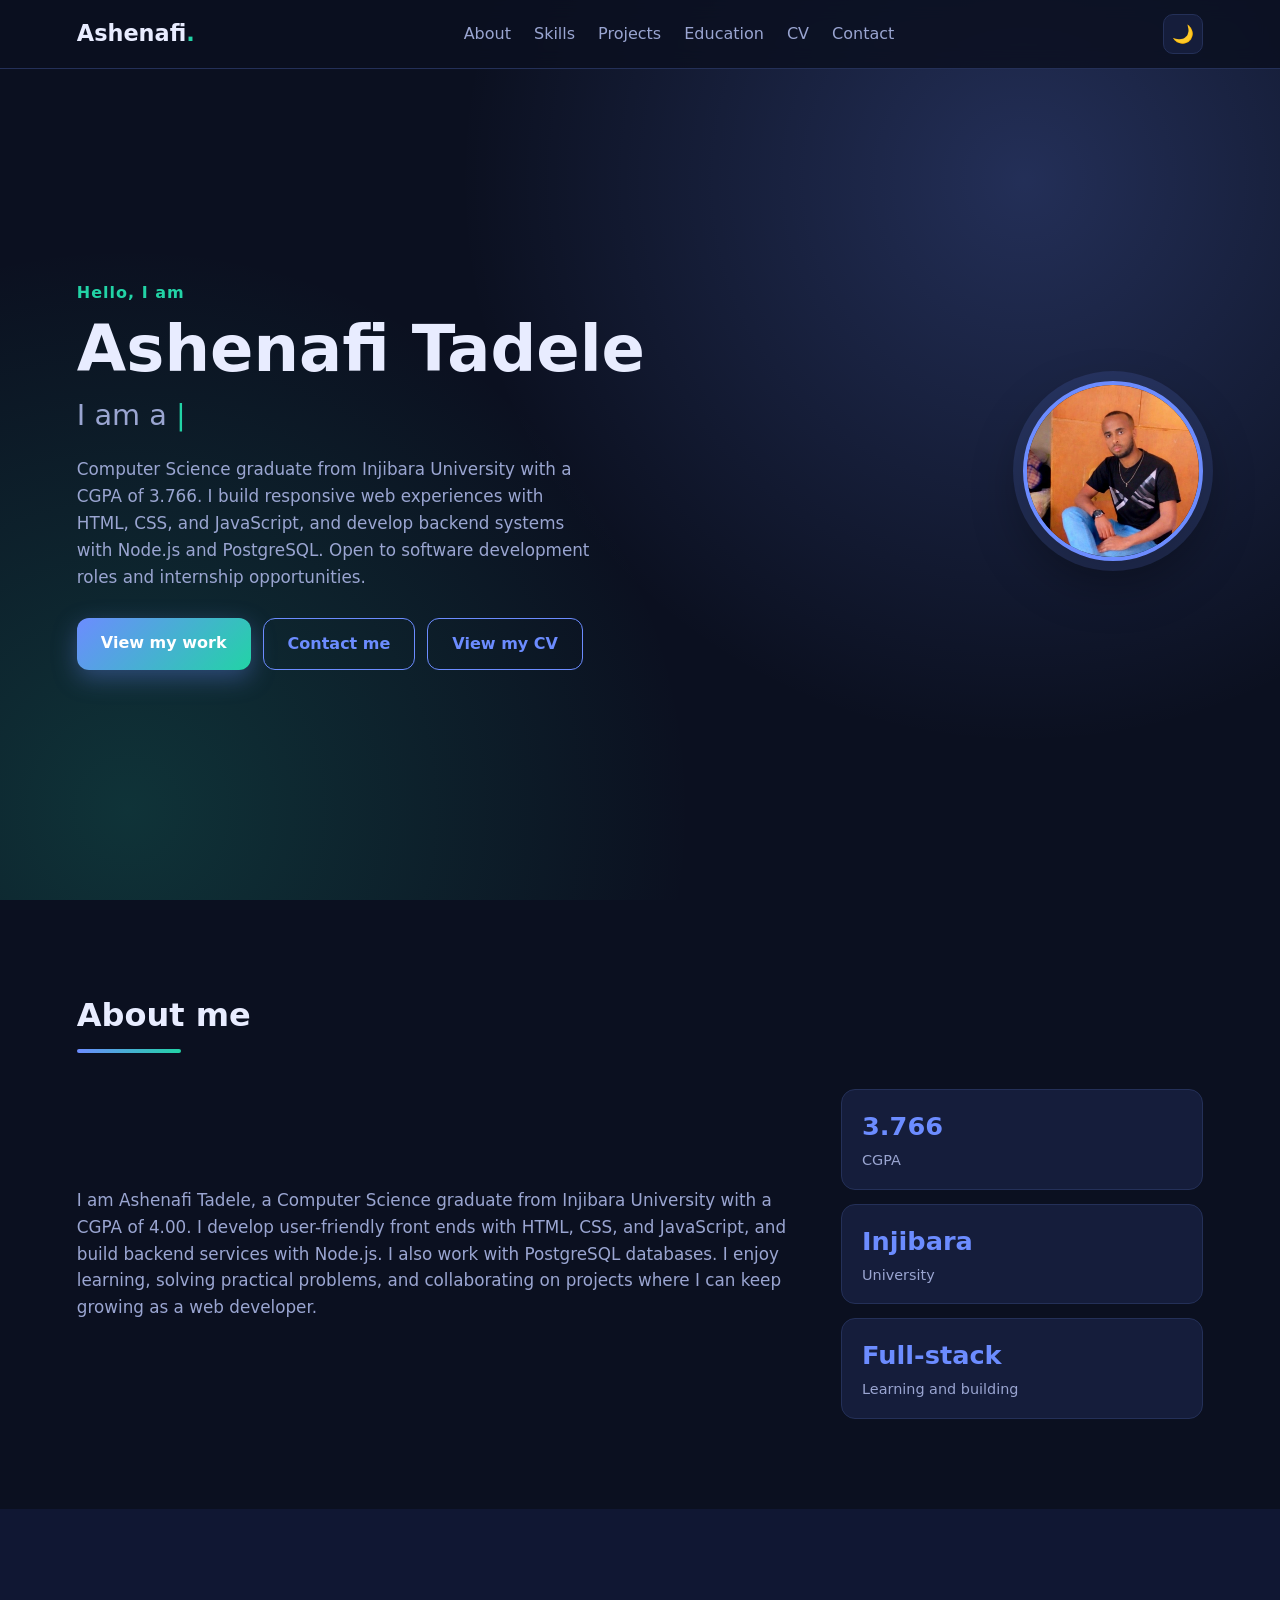
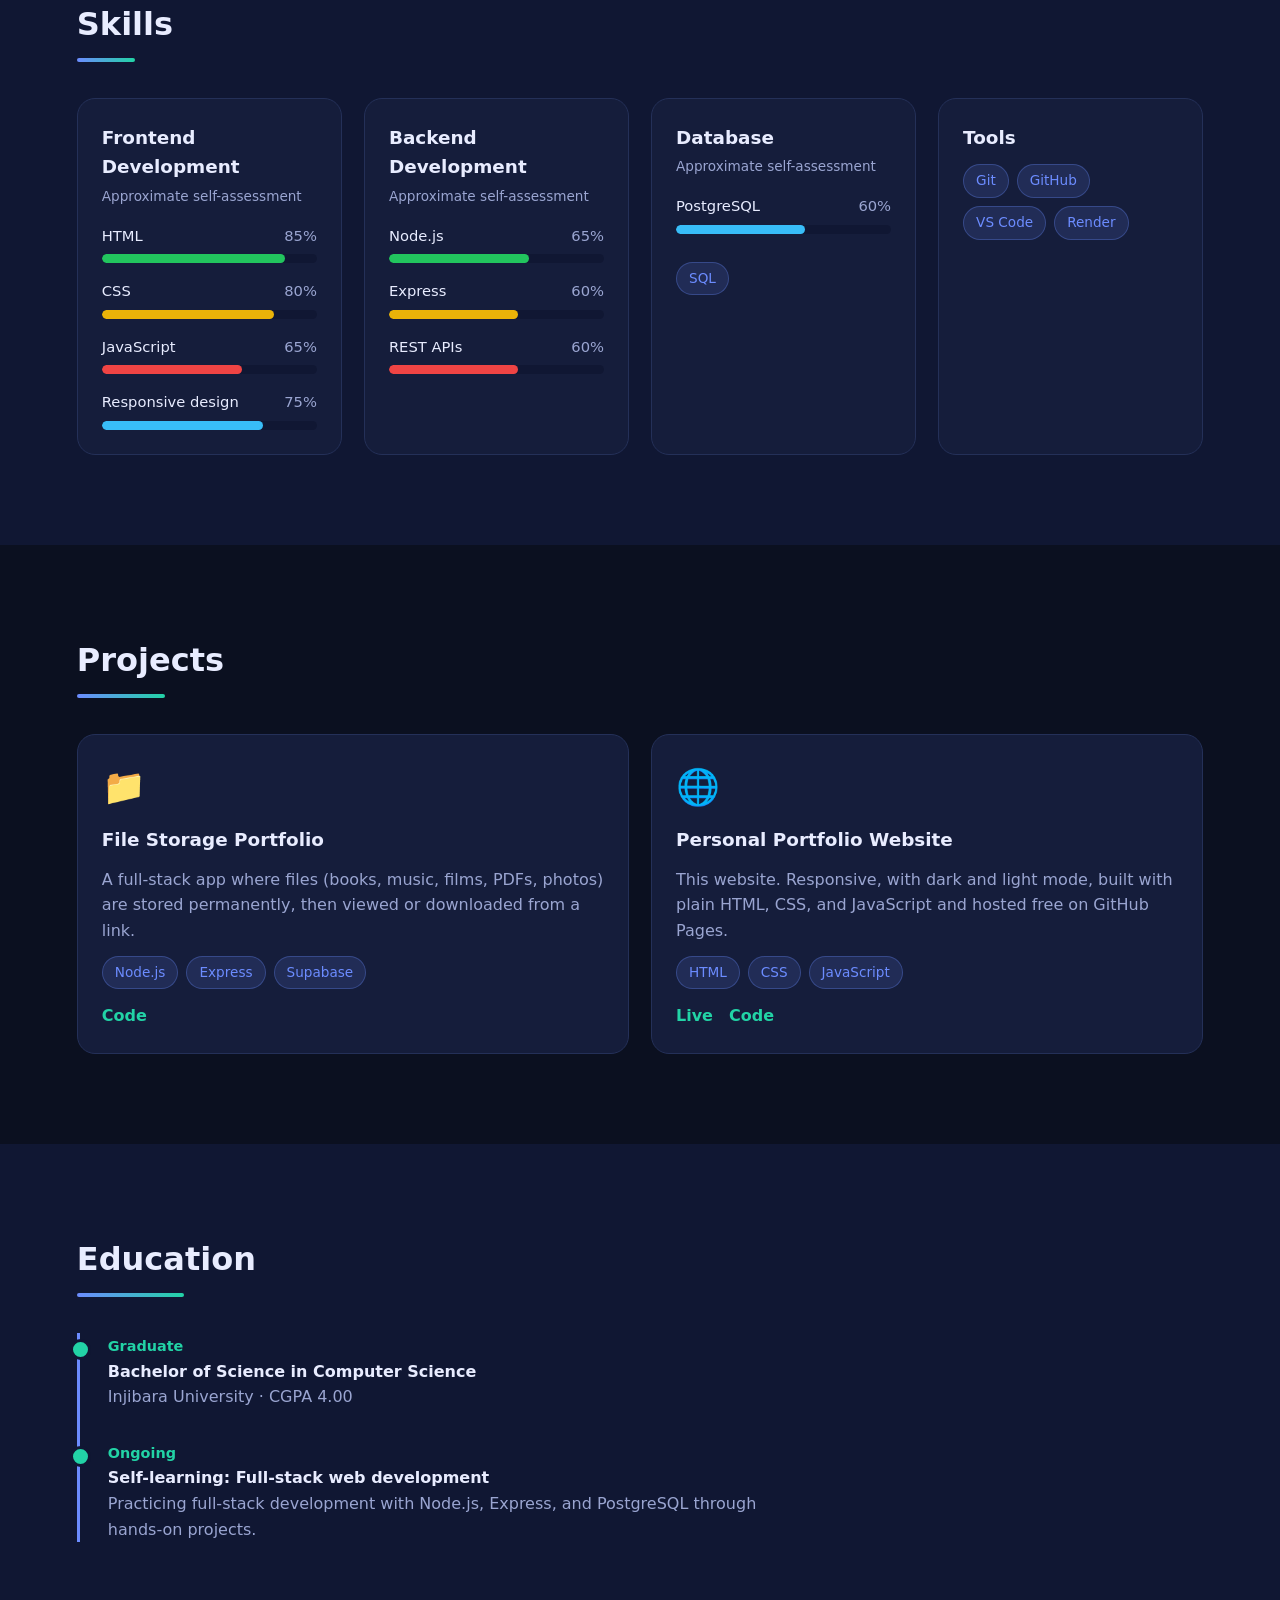
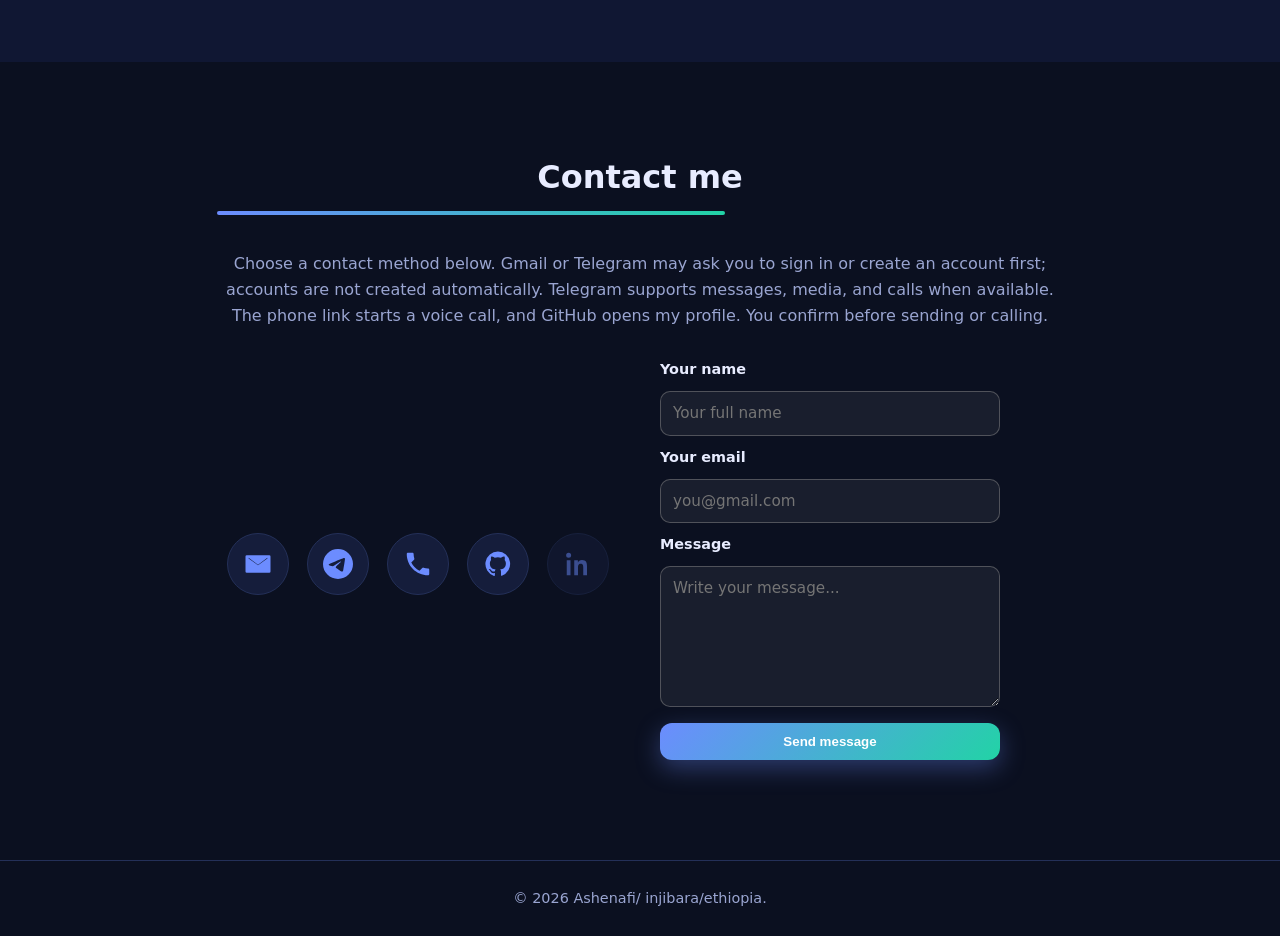
==== commit 6ad11272: "Update index.html" ====
--- a/index.html
+++ b/index.html
@@ -9,19 +9,41 @@
 
 
 
-  <style>
+ <style>
+  /* two columns: icons left, form right */
+  #contact {
+    display: grid !important;
+    grid-template-columns: 1fr 1fr;
+    column-gap: 40px;
+    align-items: center;
+    max-width: 1000px;
+    margin-left: auto;
+    margin-right: auto;
+  }
+  #contact .title,
+  #contact .contact-text {
+    grid-column: 1 / -1;      /* title and text stay full width on top */
+  }
+  #contact .contact-icons {
+    grid-column: 1;
+    justify-content: center;
+    flex-wrap: wrap;
+  }
+
   #contactForm {
+    grid-column: 2;
     display: flex !important;
     flex-direction: column !important;
-    gap: 12px !important;
+    gap: 10px !important;
     width: 100% !important;
-    max-width: 520px !important;
-    margin: 40px auto 0 !important;
+    max-width: 340px !important;   /* smaller fields */
+    margin: 0 !important;
     text-align: left !important;
   }
   #contactForm label {
     display: block !important;
     font-weight: 600;
+    font-size: 0.9rem;
   }
   #contactForm input[type="text"],
   #contactForm input[type="email"],
@@ -29,28 +51,42 @@
     display: block !important;
     width: 100% !important;
     box-sizing: border-box !important;
-    padding: 12px 14px !important;
+    padding: 9px 12px !important;
     border: 1px solid rgba(136,136,136,0.5) !important;
     border-radius: 10px !important;
     background: rgba(255,255,255,0.06) !important;
     color: #fff !important;
     font: inherit !important;
+    font-size: 0.95rem !important;
   }
   #contactForm textarea {
-    min-height: 130px !important;
+    min-height: 90px !important;
     resize: vertical !important;
   }
   #contactForm button {
     width: 100% !important;
-    padding: 14px !important;
-    margin-top: 8px !important;
+    padding: 11px !important;
+    margin-top: 6px !important;
     border: none !important;
     cursor: pointer !important;
   }
-  #cfStatus { text-align: center; }
+  #cfStatus { text-align: center; font-size: 0.9rem; }
   #cfStatus.ok { color: #2f9e44; }
   #cfStatus.err { color: #e03131; }
+
+  /* phones: stack again */
+  @media (max-width: 800px) {
+    #contact { display: block !important; }
+    #contact .contact-icons { margin-bottom: 30px; }
+    #contactForm { margin: 0 auto !important; }
+  }
 </style>
+  
+ 
+
+
+
+  
 </head>
 <body>
 
@@ -265,7 +301,7 @@
 
 <!-- sms contact -->
     <form id="contactForm" class="contact-form reveal" novalidate>
-  <input type="hidden" name="access_key" value="PASTE_YOUR_ACCESS_KEY_HERE">
+  <input type="hidden" name="access_key" value="810678fa-59dd-4701-a5f2-da5444fa72de">
   <input type="hidden" name="subject" value="New message from your portfolio website">
   <input type="checkbox" name="botcheck" style="display:none" tabindex="-1" autocomplete="off">
 
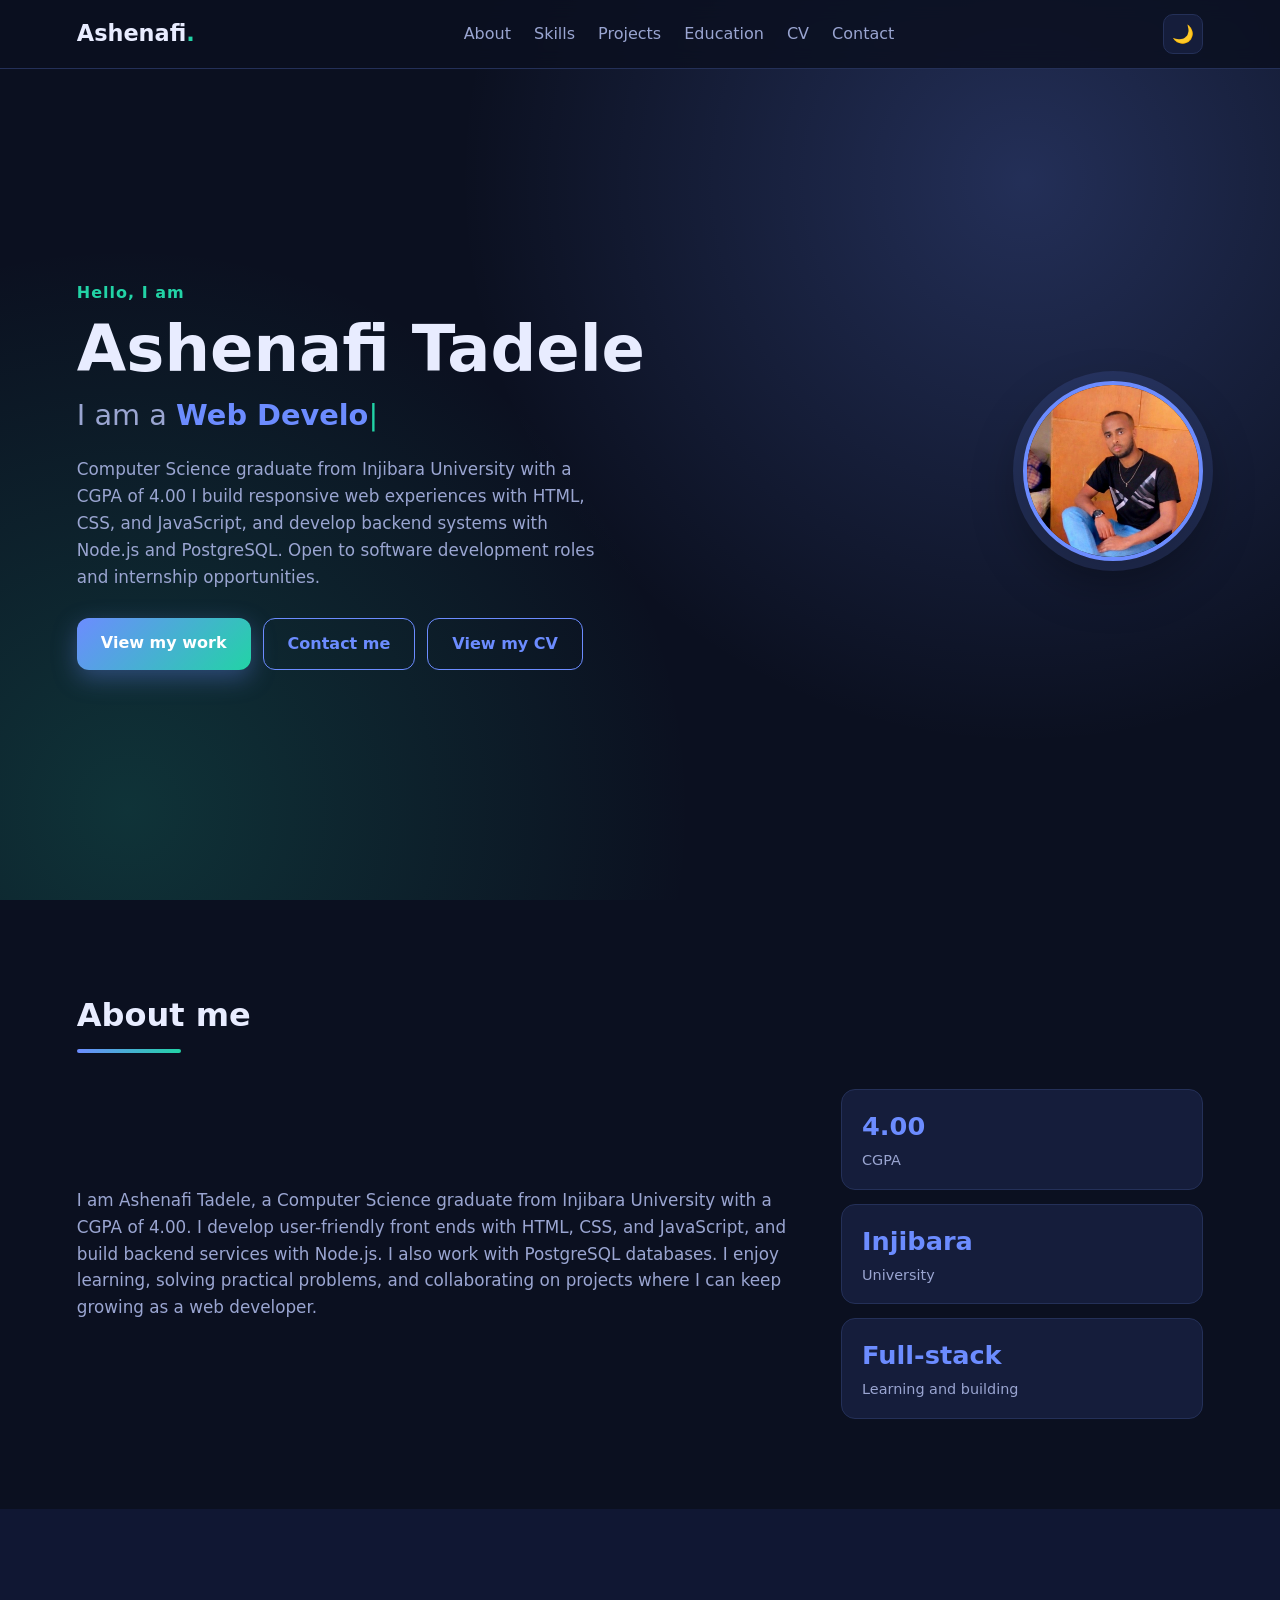
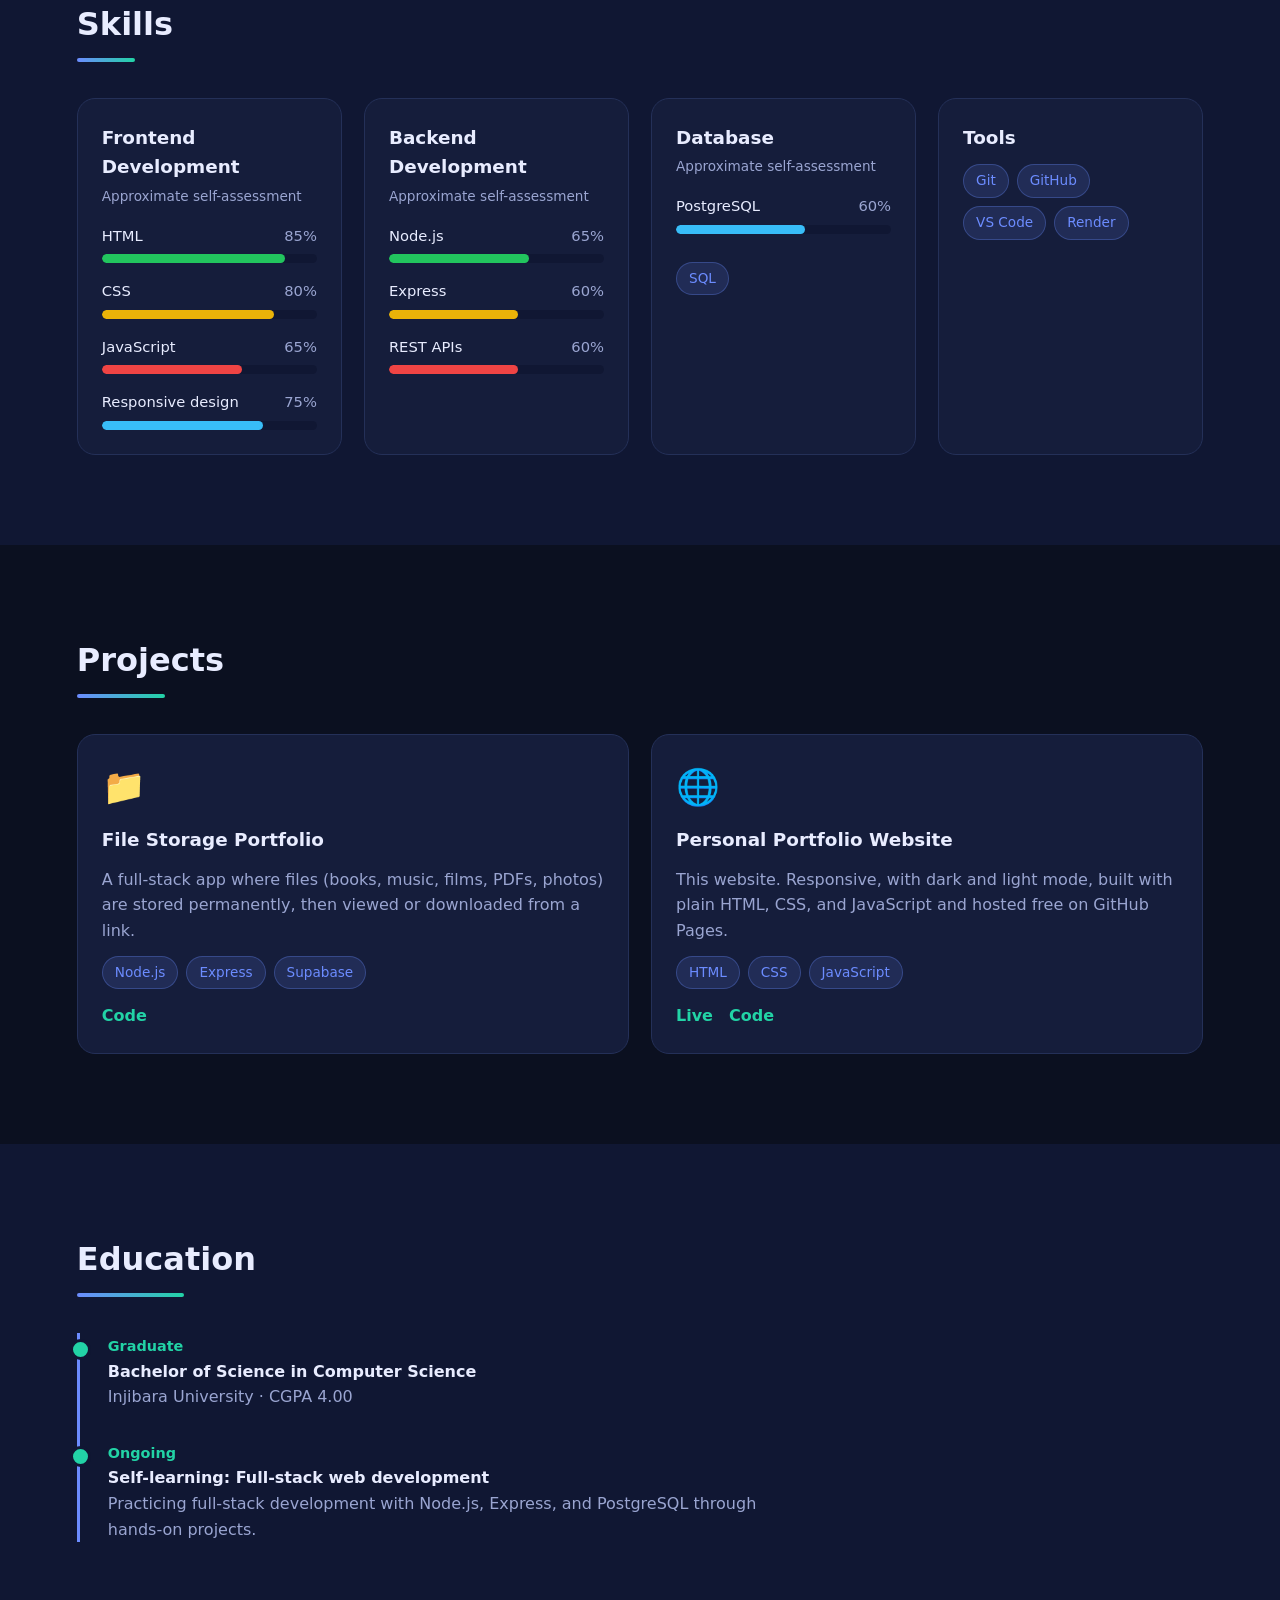
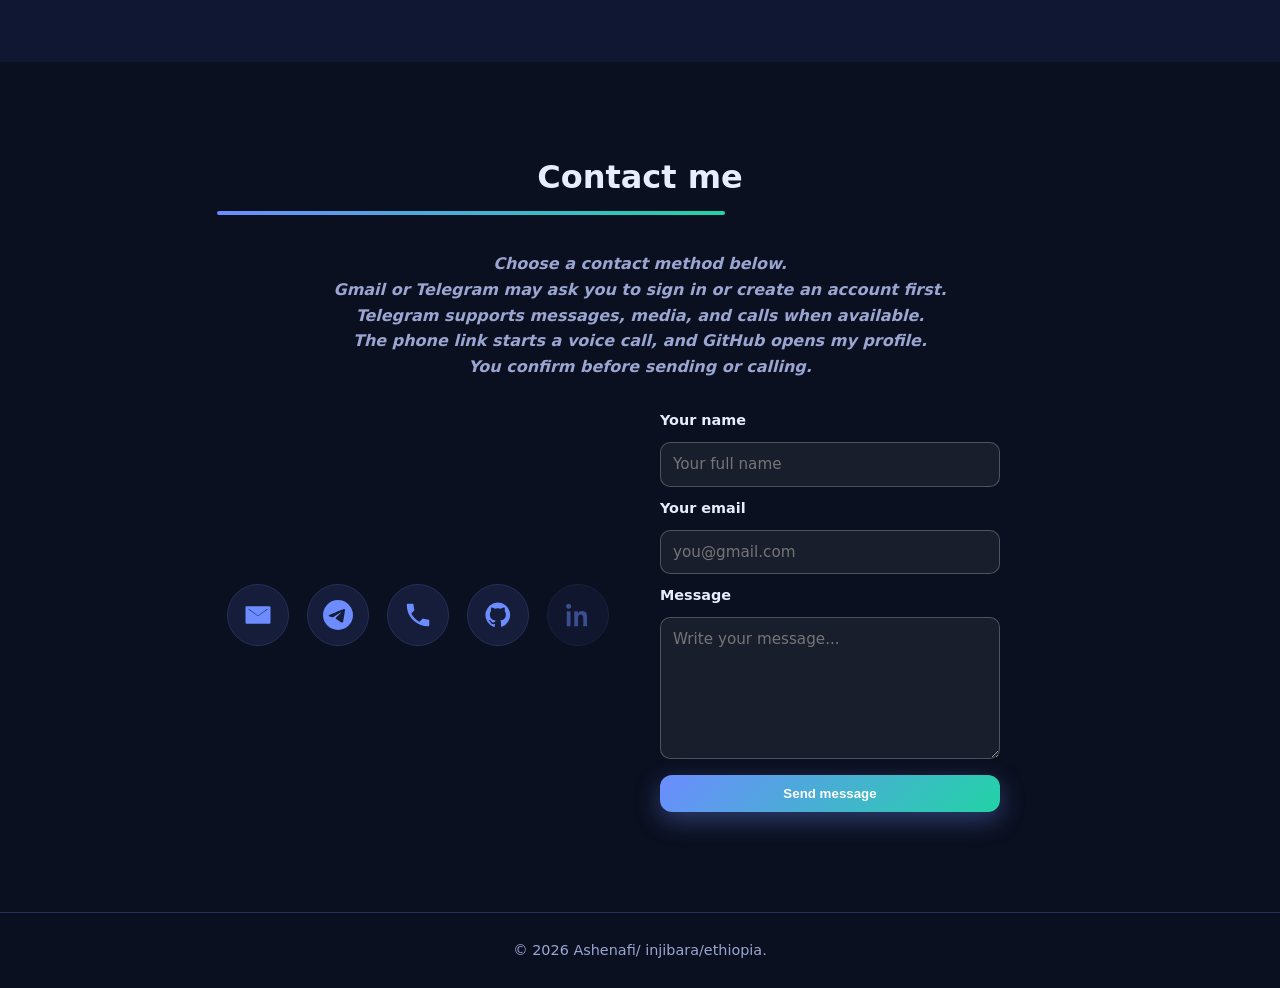
==== commit e3fa81e9: "Update index.html" ====
--- a/index.html
+++ b/index.html
@@ -114,7 +114,7 @@
       <h1>Ashenafi Tadele</h1>
       <h2>I am a <span id="typing"></span><span class="cursor">|</span></h2>
       <p class="intro">
-        Computer Science graduate from Injibara University with a CGPA of 3.766.
+        Computer Science graduate from Injibara University with a CGPA of 4.00
         I build responsive web experiences with HTML, CSS, and JavaScript, and
         develop backend systems with Node.js and PostgreSQL. Open to software
         development roles and internship opportunities.
@@ -144,7 +144,7 @@
         growing as a web developer.
       </p>
       <div class="stats">
-        <div><strong>3.766</strong><span>CGPA</span></div>
+        <div><strong>4.00</strong><span>CGPA</span></div>
         <div><strong>Injibara</strong><span>University</span></div>
         <div><strong>Full-stack</strong><span>Learning and building</span></div>
       </div>
@@ -269,11 +269,13 @@
   <!-- CONTACT -->
   <section id="contact" class="section">
     <h3 class="title reveal">Contact me</h3>
-    <p class="contact-text reveal">
-      Choose a contact method below. Gmail or Telegram may ask you to sign in or
-      create an account first; accounts are not created automatically. Telegram
-      supports messages, media, and calls when available. The phone link starts a
-      voice call, and GitHub opens my profile. You confirm before sending or calling.
+    <p class="contact-text reveal"> 
+      <i> <b>
+      Choose a contact method below.<br>
+  Gmail or Telegram may ask you to sign in or create an account first.<br>
+  Telegram supports messages, media, and calls when available.<br>
+  The phone link starts a voice call, and GitHub opens my profile.<br>
+  You confirm before sending or calling.</b></i>
     </p>
     <div class="contact-icons reveal">
 
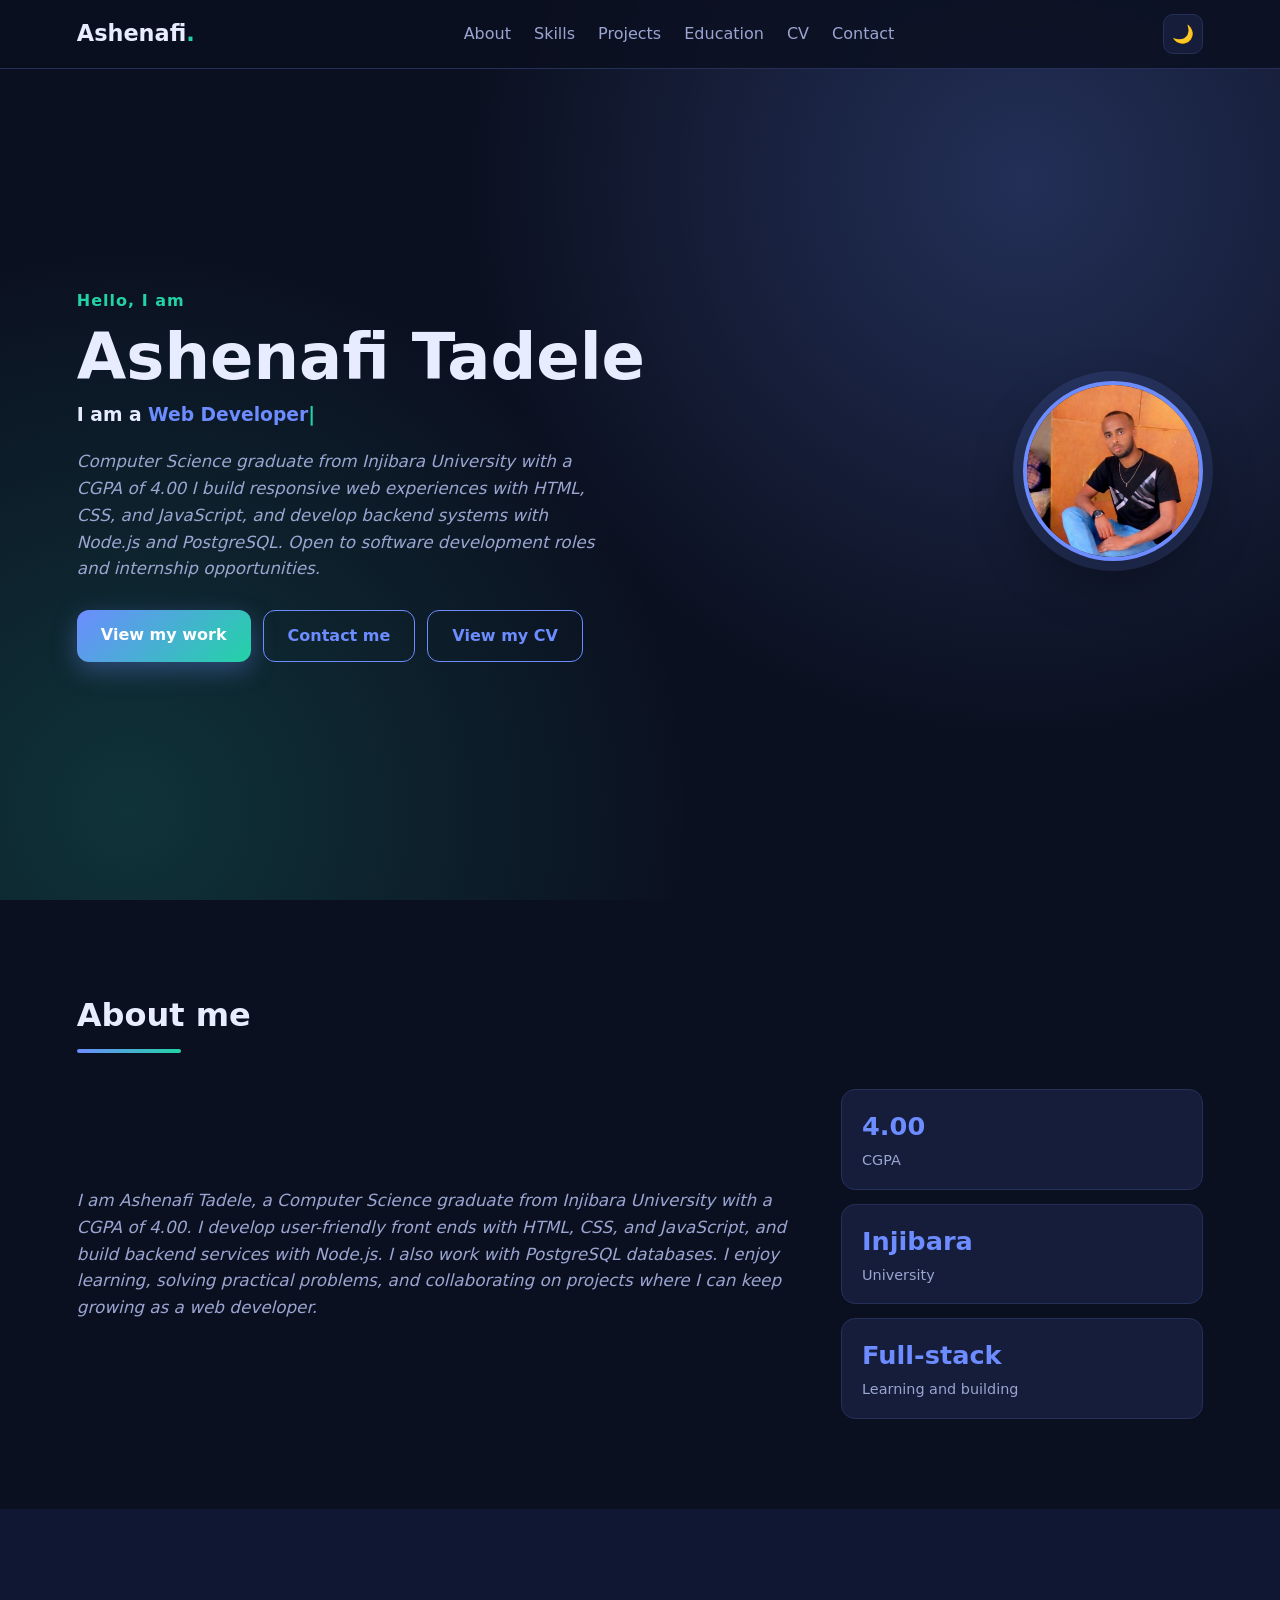
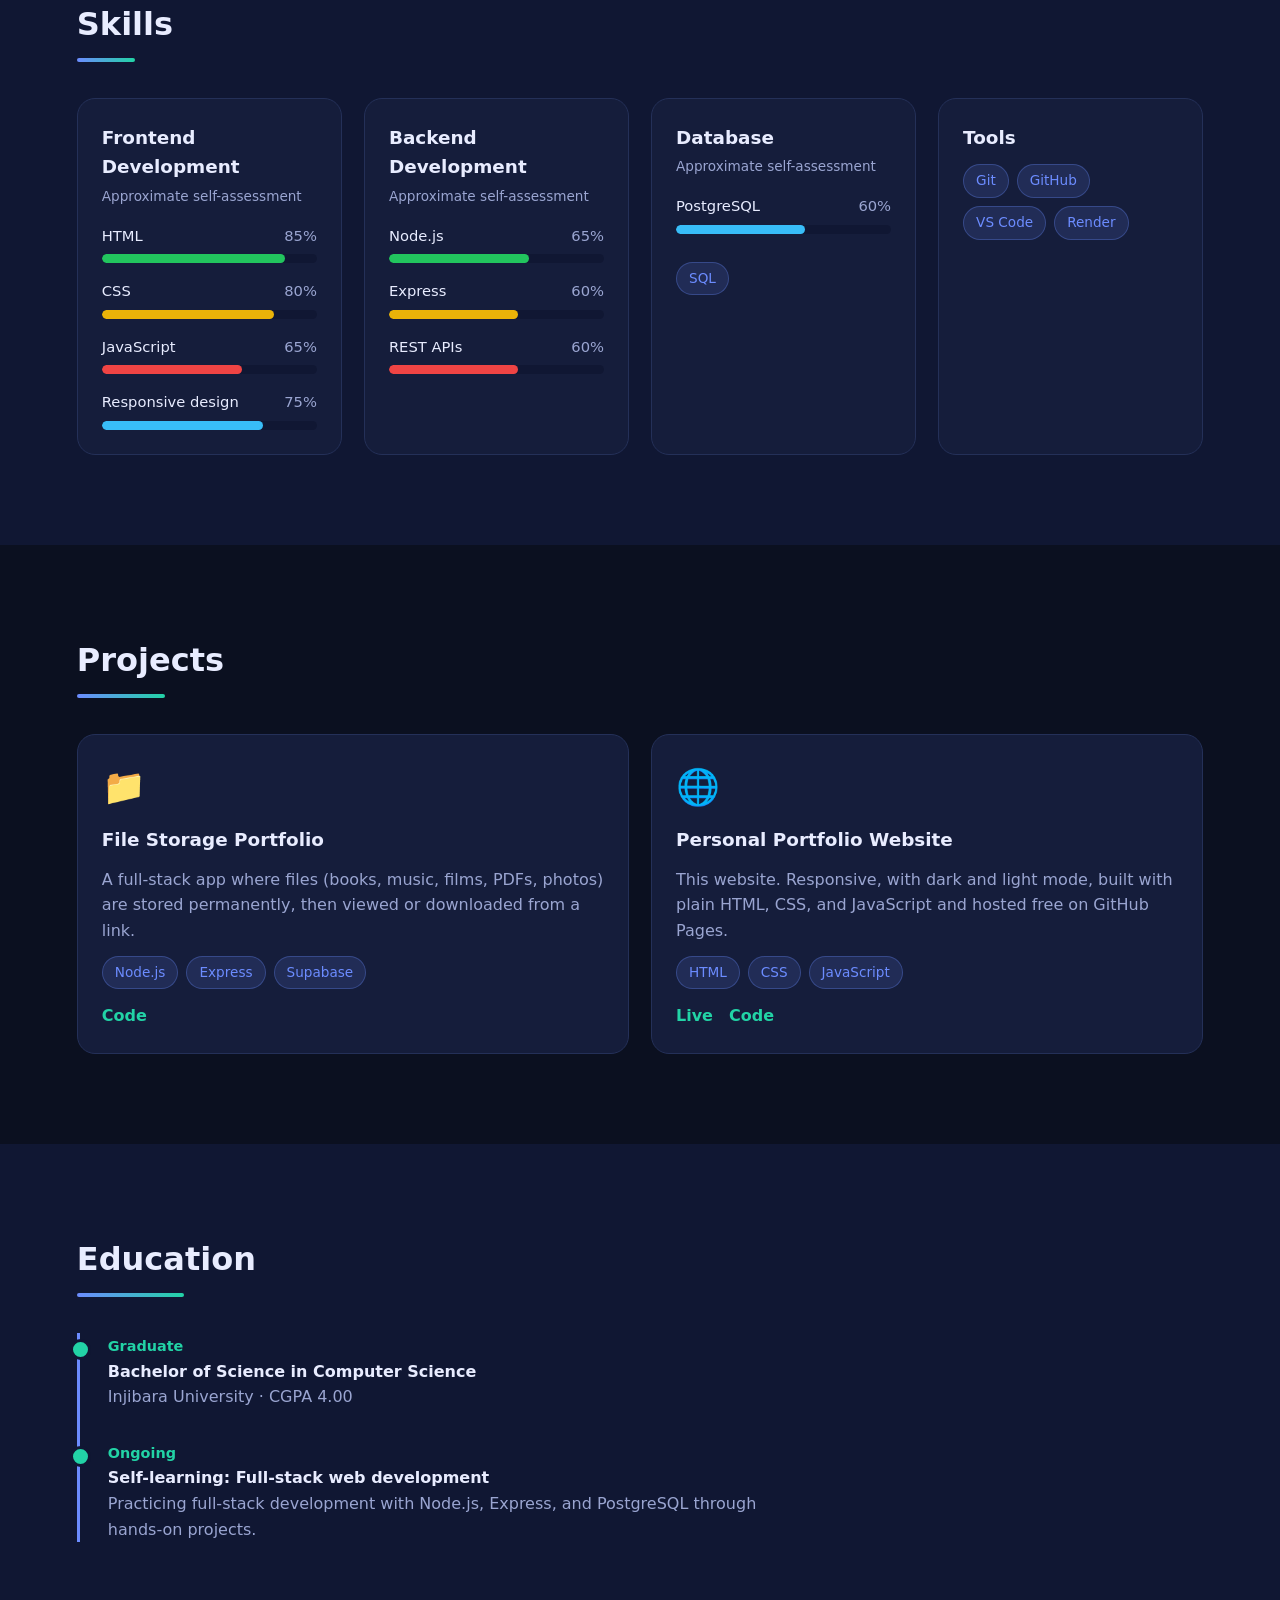
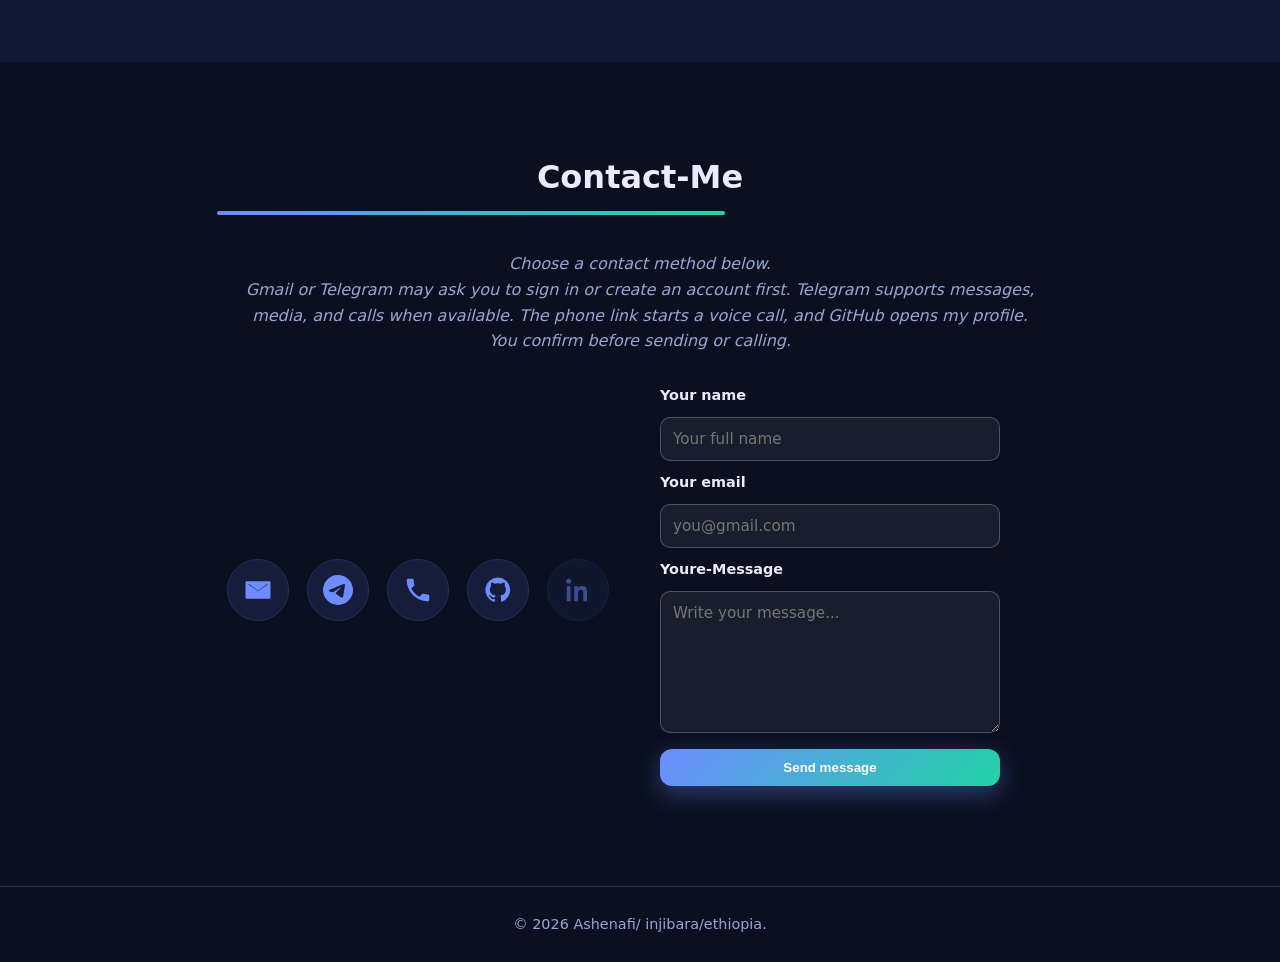
==== commit 9ba60207: "Update index.html" ====
--- a/index.html
+++ b/index.html
@@ -112,12 +112,12 @@
     <div class="hero-text reveal">
       <p class="hello">Hello, I am</p>
       <h1>Ashenafi Tadele</h1>
-      <h2>I am a <span id="typing"></span><span class="cursor">|</span></h2>
-      <p class="intro">
+      <h3>I am a <span id="typing"></span><span class="cursor">|</span></h3>
+      <p class="intro"> <i>
         Computer Science graduate from Injibara University with a CGPA of 4.00
         I build responsive web experiences with HTML, CSS, and JavaScript, and
         develop backend systems with Node.js and PostgreSQL. Open to software
-        development roles and internship opportunities.
+        development roles and internship opportunities.</i>
       </p>
       <div class="hero-buttons">
         <a href="#projects" class="btn primary">View my work</a>
@@ -135,13 +135,13 @@
   <section id="about" class="section">
     <h3 class="title reveal">About me</h3>
     <div class="about-grid reveal">
-      <p>
+      <p> <i>
         I am Ashenafi Tadele, a Computer Science graduate from Injibara
         University with a CGPA of 4.00. I develop user-friendly front ends with
         HTML, CSS, and JavaScript, and build backend services with Node.js.
         I also work with PostgreSQL databases. I enjoy learning, solving
         practical problems, and collaborating on projects where I can keep
-        growing as a web developer.
+        growing as a web developer.</i>
       </p>
       <div class="stats">
         <div><strong>4.00</strong><span>CGPA</span></div>
@@ -268,14 +268,14 @@
 
   <!-- CONTACT -->
   <section id="contact" class="section">
-    <h3 class="title reveal">Contact me</h3>
+    <h3 class="title reveal">Contact-Me</h3>
     <p class="contact-text reveal"> 
-      <i> <b>
+      <i> 
       Choose a contact method below.<br>
-  Gmail or Telegram may ask you to sign in or create an account first.<br>
-  Telegram supports messages, media, and calls when available.<br>
+  Gmail or Telegram may ask you to sign in or create an account first.
+  Telegram supports messages,<br> media, and calls when available.
   The phone link starts a voice call, and GitHub opens my profile.<br>
-  You confirm before sending or calling.</b></i>
+  You confirm before sending or calling.</i>
     </p>
     <div class="contact-icons reveal">
 
@@ -313,7 +313,7 @@
   <label for="cfEmail">Your email</label>
   <input type="email" id="cfEmail" name="email" placeholder="you@gmail.com" required>
 
-  <label for="cfMessage">Message</label>
+  <label for="cfMessage"> Youre-Message</label>
   <textarea id="cfMessage" name="message" rows="5" placeholder="Write your message..." required></textarea>
 
   <button type="submit" class="btn primary" id="cfBtn">Send message</button>
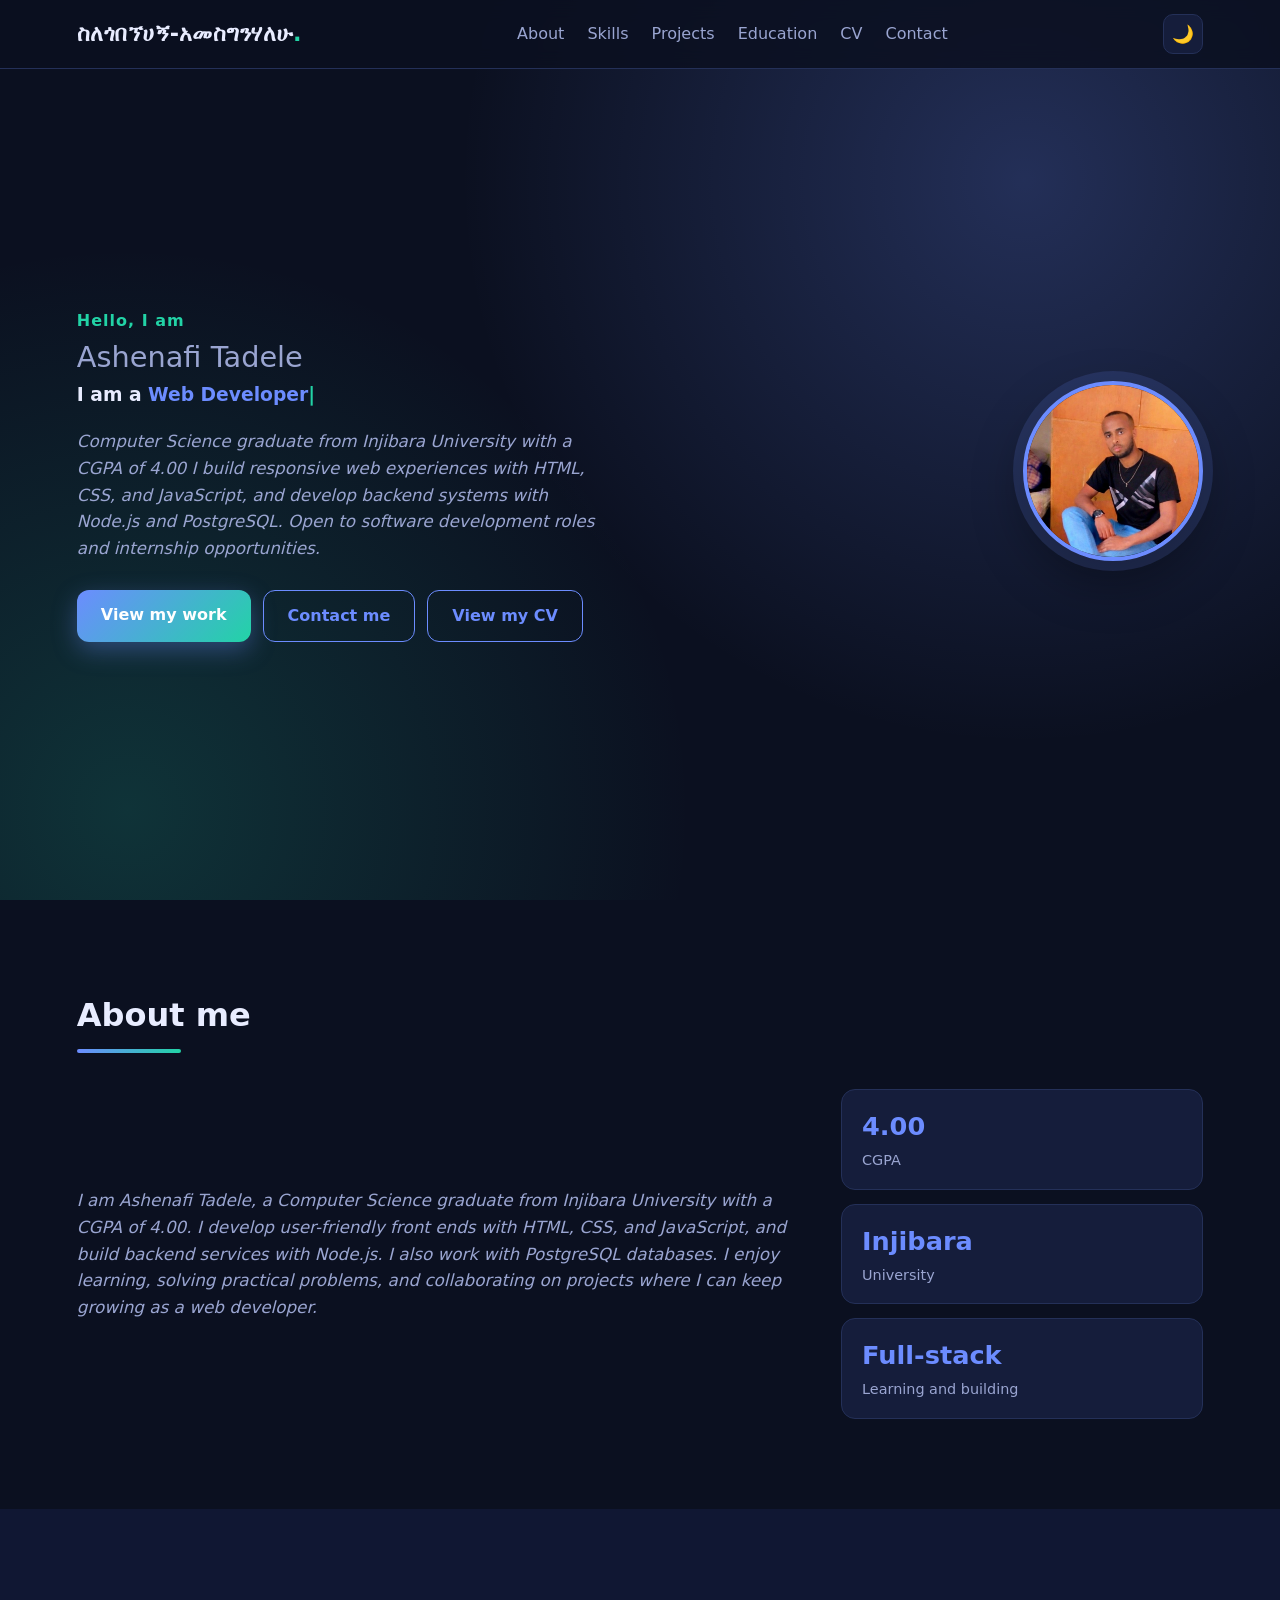
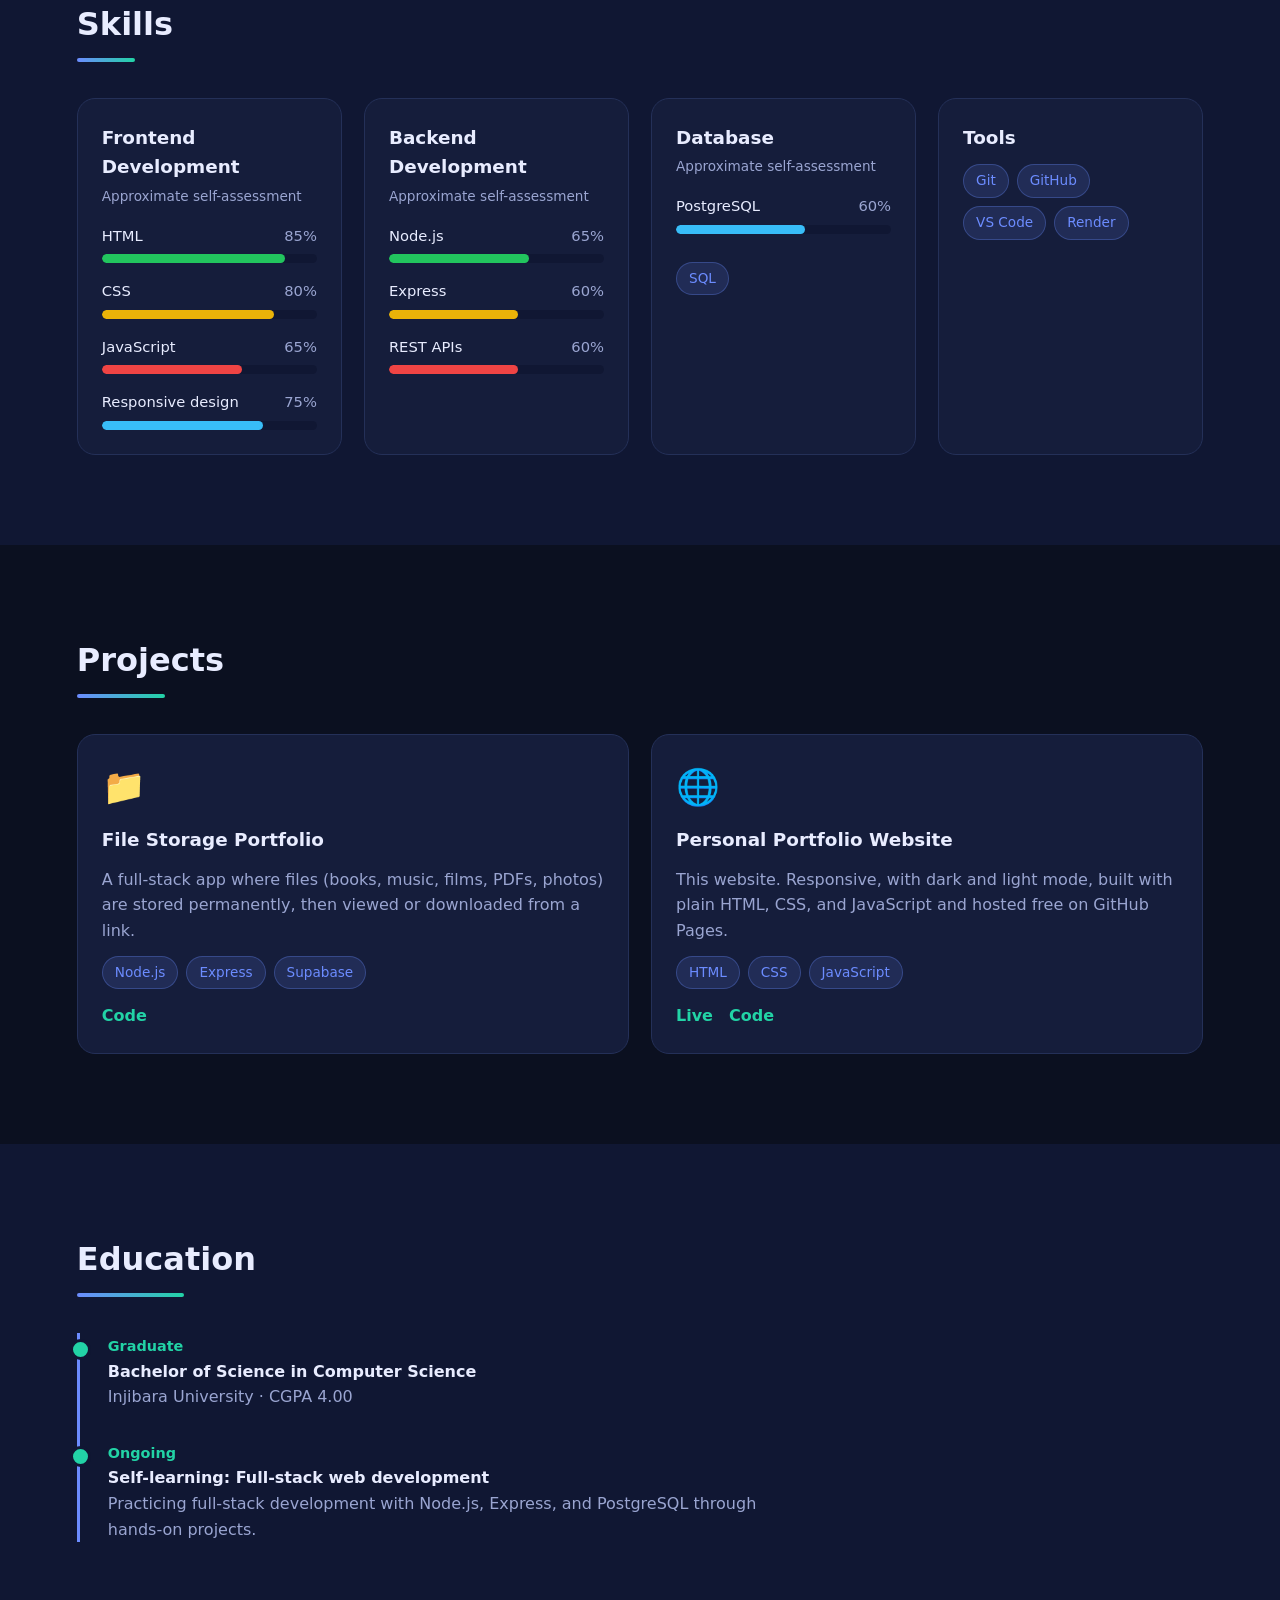
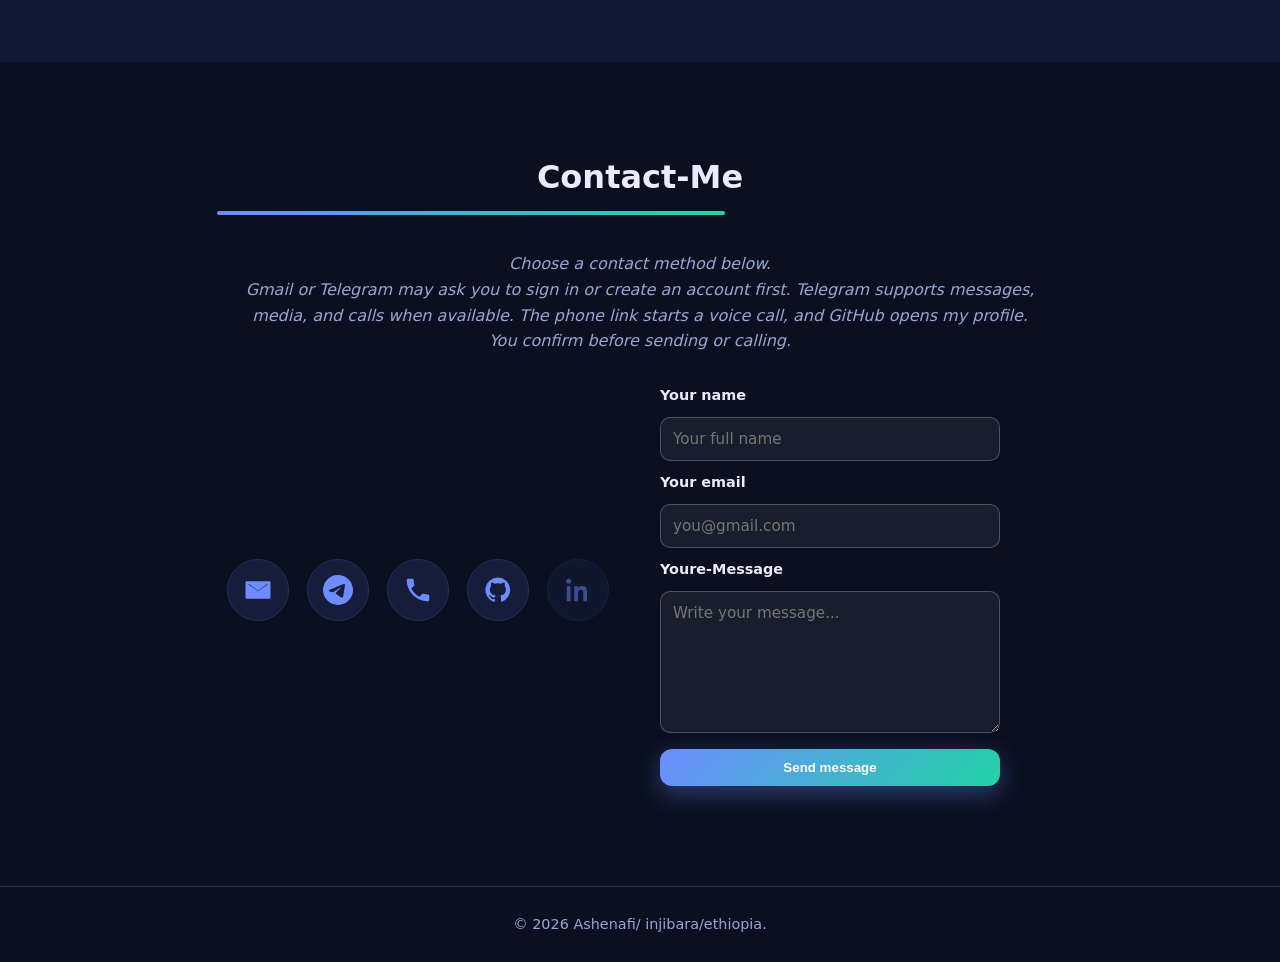
==== commit 02b7e6da: "Update navigation logo and hero section heading" ====
--- a/index.html
+++ b/index.html
@@ -92,7 +92,7 @@
 
   <!-- NAVIGATION -->
   <header class="nav">
-    <a href="#home" class="logo">Ashenafi<span>.</span></a>
+    <a href="#home" class="logo">ስለጎበኘሀኝ-አመስግንሃለሁ<span>.</span></a>
     <nav id="menu">
       <a href="#about">About</a>
       <a href="#skills">Skills</a>
@@ -111,7 +111,7 @@
   <section id="home" class="hero">
     <div class="hero-text reveal">
       <p class="hello">Hello, I am</p>
-      <h1>Ashenafi Tadele</h1>
+      <h2>Ashenafi Tadele</h2>
       <h3>I am a <span id="typing"></span><span class="cursor">|</span></h3>
       <p class="intro"> <i>
         Computer Science graduate from Injibara University with a CGPA of 4.00
